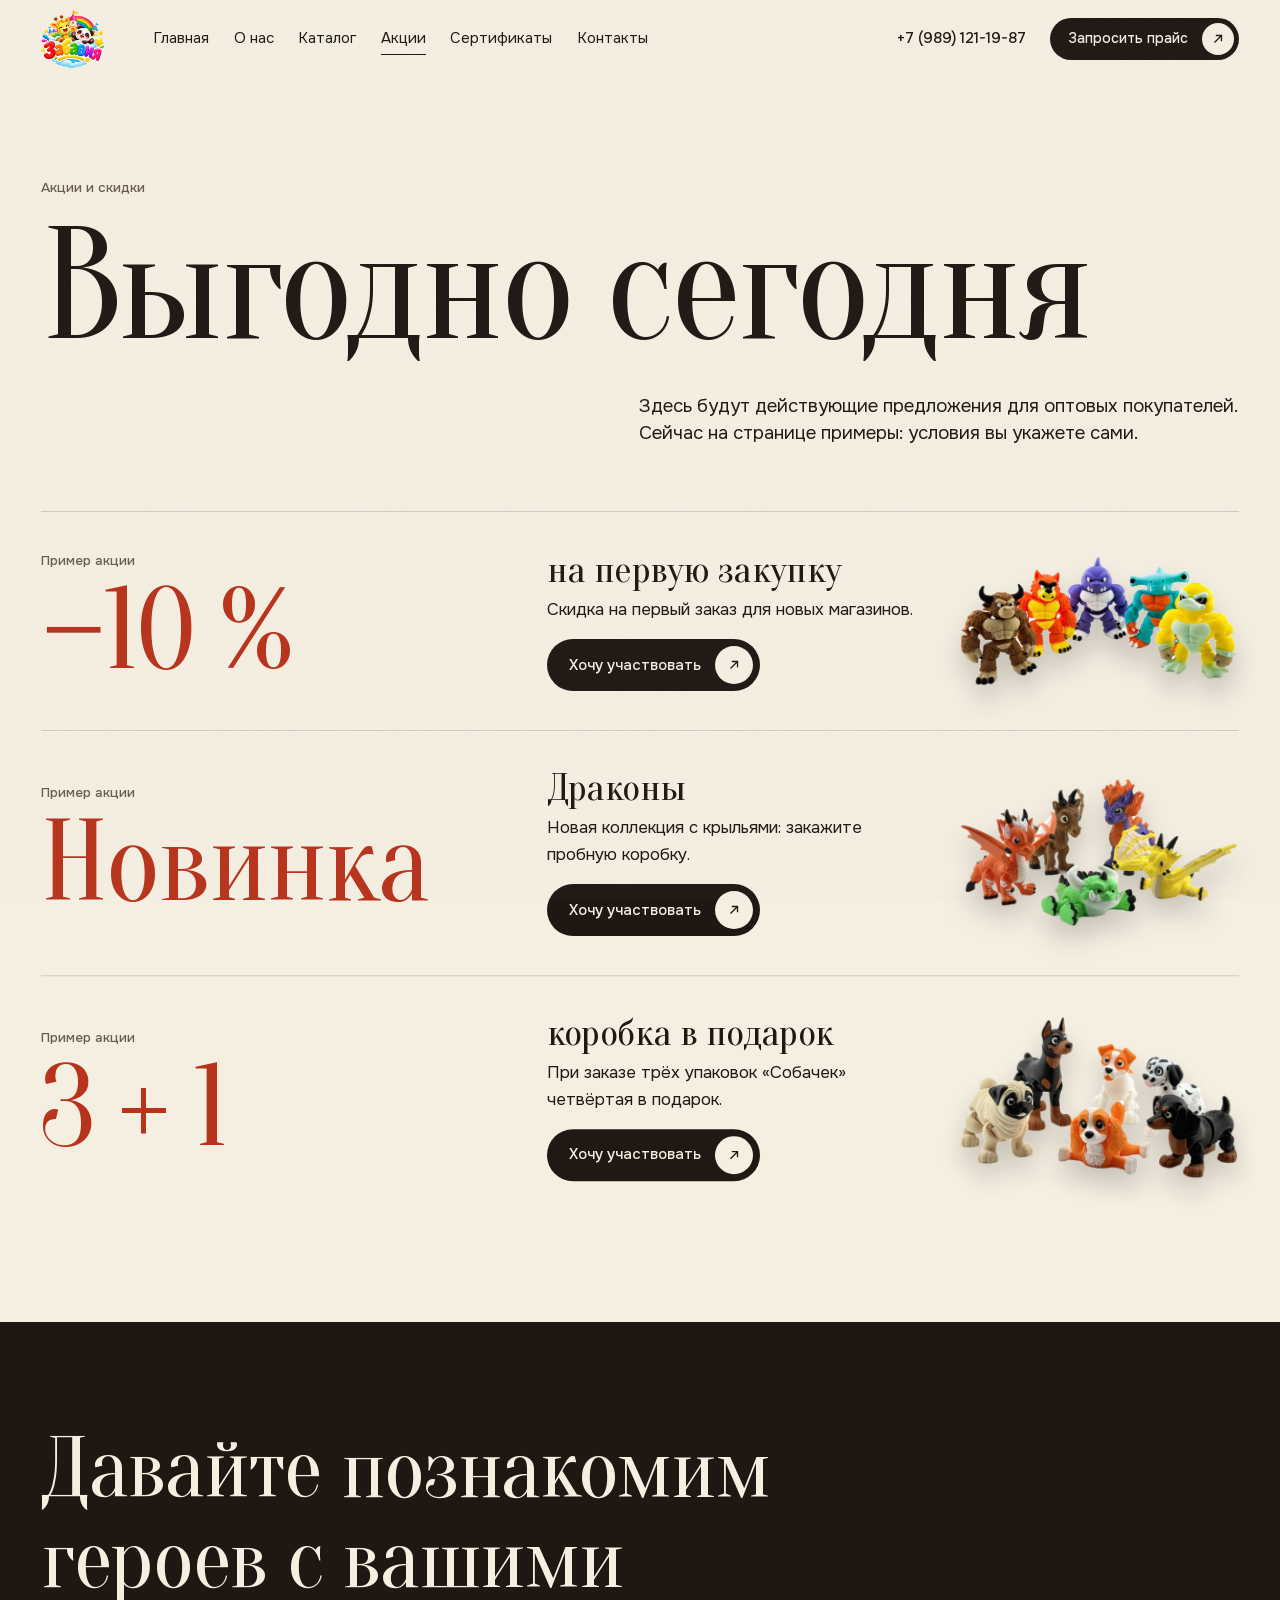
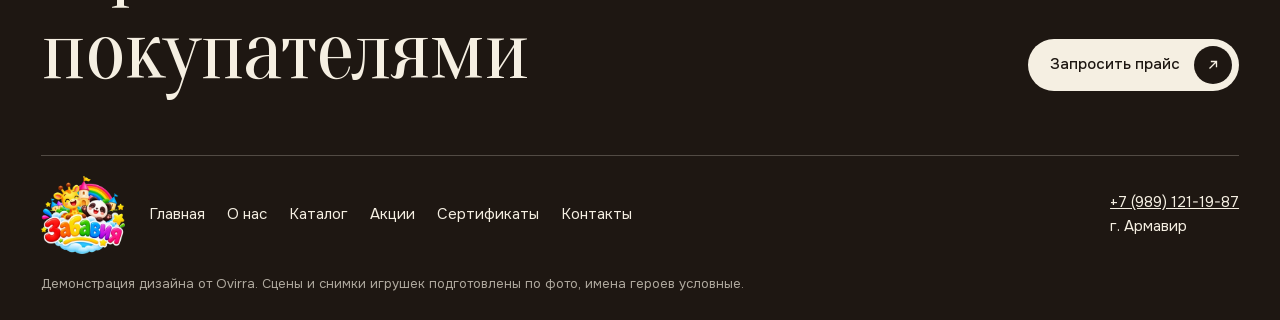
==== akcii.html @ 8c2bc40b "Метка версии у стилей, скриптов и картинок: после выкладки браузер не показывает старое из кэша Co-A" ====
<!DOCTYPE html>
<html lang="ru">
<head>
<meta charset="utf-8">
<meta name="viewport" content="width=device-width,initial-scale=1">
<meta name="robots" content="noindex,nofollow">
<title>Акции и скидки Забавии</title>
<meta name="description" content="Акции и скидки на игрушки Забавия.">
<link rel="icon" href="assets/img/logo-s.webp?v=2611081246" type="image/webp">
<link rel="stylesheet" href="assets/fonts/fonts.css?v=2611081246">
<link rel="stylesheet" href="assets/site.css?v=2611081246">
</head>
<body class="">
<header class="top" id="top"><div class="wrap top-in"><a class="brand" href="index.html" aria-label="Забавия, на главную"><img src="assets/img/logo-s.webp?v=2611081246" alt="Забавия" width="120" height="104"></a>
<nav class="nav" aria-label="Основное меню"><a href="index.html">Главная</a><a href="o-nas.html">О нас</a><a href="katalog.html">Каталог</a><a href="akcii.html" aria-current="page">Акции</a><a href="sertifikaty.html">Сертификаты</a><a href="kontakty.html">Контакты</a></nav>
<a class="tel" href="tel:+79891211987">+7 (989) 121-19-87</a><a class="btn btn-top" href="kontakty.html"><span>Запросить прайс</span><i><svg viewBox="0 0 16 16" width="14" height="14" aria-hidden="true"><path d="M4 12 12 4M5.5 4H12v6.5" fill="none" stroke="currentColor" stroke-width="1.5"/></svg></i></a>
<button class="burger" id="burger" aria-label="Открыть меню" aria-expanded="false"><i></i><i></i></button></div></header>
<div class="menu" id="menu"><nav aria-label="Меню для телефона"><a href="index.html" style="--i:0"><span>Главная</span></a><a href="o-nas.html" style="--i:1"><span>О нас</span></a><a href="katalog.html" style="--i:2"><span>Каталог</span></a><a href="akcii.html" aria-current="page" style="--i:3"><span>Акции</span></a><a href="sertifikaty.html" style="--i:4"><span>Сертификаты</span></a><a href="kontakty.html" style="--i:5"><span>Контакты</span></a></nav><a class="tel2" href="tel:+79891211987">+7 (989) 121-19-87</a></div>
<main><section class="sub"><div class="wrap sub-g"><p class="kick">Акции и скидки</p><h1 class="d split">Выгодно сегодня</h1><p class="lead">Здесь будут действующие предложения для оптовых покупателей. Сейчас на странице примеры: условия вы укажете сами.</p></div></section><section class="promos"><div class="wrap"><article class="promo rv"><div><p class="kick">Пример акции</p><p class="d c-b">−10 %</p></div><div><p class="d c-t">на первую закупку</p><p>Скидка на первый заказ для новых магазинов.</p><a class="btn " href="kontakty.html?c=monsters"><span>Хочу участвовать</span><i><svg viewBox="0 0 16 16" width="14" height="14" aria-hidden="true"><path d="M4 12 12 4M5.5 4H12v6.5" fill="none" stroke="currentColor" stroke-width="1.5"/></svg></i></a></div><img src="assets/img/toys/monsters.webp?v=2611081246" alt="" loading="lazy"></article><article class="promo rv"><div><p class="kick">Пример акции</p><p class="d c-b">Новинка</p></div><div><p class="d c-t">Драконы</p><p>Новая коллекция с крыльями: закажите пробную коробку.</p><a class="btn " href="kontakty.html?c=dragons"><span>Хочу участвовать</span><i><svg viewBox="0 0 16 16" width="14" height="14" aria-hidden="true"><path d="M4 12 12 4M5.5 4H12v6.5" fill="none" stroke="currentColor" stroke-width="1.5"/></svg></i></a></div><img src="assets/img/toys/dragons.webp?v=2611081246" alt="" loading="lazy"></article><article class="promo rv"><div><p class="kick">Пример акции</p><p class="d c-b">3 + 1</p></div><div><p class="d c-t">коробка в подарок</p><p>При заказе трёх упаковок «Собачек» четвёртая в подарок.</p><a class="btn " href="kontakty.html?c=dogs"><span>Хочу участвовать</span><i><svg viewBox="0 0 16 16" width="14" height="14" aria-hidden="true"><path d="M4 12 12 4M5.5 4H12v6.5" fill="none" stroke="currentColor" stroke-width="1.5"/></svg></i></a></div><img src="assets/img/toys/dogs.webp?v=2611081246" alt="" loading="lazy"></article></div></section></main>
<footer class="foot"><div class="wrap">
 <div class="foot-big"><p class="d split">Давайте познакомим героев с&nbsp;вашими покупателями</p><a class="btn btn-inv" href="kontakty.html"><span>Запросить прайс</span><i><svg viewBox="0 0 16 16" width="14" height="14" aria-hidden="true"><path d="M4 12 12 4M5.5 4H12v6.5" fill="none" stroke="currentColor" stroke-width="1.5"/></svg></i></a></div>
 <div class="foot-grid"><img src="assets/img/logo-s.webp?v=2611081246" alt="Забавия" width="120" height="104" loading="lazy"><nav aria-label="Меню в подвале"><a href="index.html">Главная</a><a href="o-nas.html">О нас</a><a href="katalog.html">Каталог</a><a href="akcii.html" aria-current="page">Акции</a><a href="sertifikaty.html">Сертификаты</a><a href="kontakty.html">Контакты</a></nav><div><a href="tel:+79891211987">+7 (989) 121-19-87</a><br>г. Армавир</div></div>
 <p class="note">Демонстрация дизайна от Ovirra. Сцены и снимки игрушек подготовлены по фото, имена героев условные.</p>
</div></footer>
<script src="assets/js/gsap.min.js?v=2611081246"></script><script src="assets/js/ScrollTrigger.min.js?v=2611081246"></script><script src="assets/js/lenis.min.js?v=2611081246"></script><script src="assets/js/site.js?v=2611081246"></script>
</body></html>
---- assets/fonts/fonts.css ----
/* cyrillic */
@font-face {
  font-family: 'Onest';
  font-style: normal;
  font-weight: 400;
  font-display: swap;
  src: url(d1abf18387.woff2) format('woff2');
  unicode-range: U+0301, U+0400-045F, U+0490-0491, U+04B0-04B1, U+2116;
}
/* latin */
@font-face {
  font-family: 'Onest';
  font-style: normal;
  font-weight: 400;
  font-display: swap;
  src: url(fd7dbbcb36.woff2) format('woff2');
  unicode-range: U+0000-00FF, U+0131, U+0152-0153, U+02BB-02BC, U+02C6, U+02DA, U+02DC, U+0304, U+0308, U+0329, U+2000-206F, U+20AC, U+2122, U+2191, U+2193, U+2212, U+2215, U+FEFF, U+FFFD;
}
/* cyrillic */
@font-face {
  font-family: 'Onest';
  font-style: normal;
  font-weight: 500;
  font-display: swap;
  src: url(d1abf18387.woff2) format('woff2');
  unicode-range: U+0301, U+0400-045F, U+0490-0491, U+04B0-04B1, U+2116;
}
/* latin */
@font-face {
  font-family: 'Onest';
  font-style: normal;
  font-weight: 500;
  font-display: swap;
  src: url(fd7dbbcb36.woff2) format('woff2');
  unicode-range: U+0000-00FF, U+0131, U+0152-0153, U+02BB-02BC, U+02C6, U+02DA, U+02DC, U+0304, U+0308, U+0329, U+2000-206F, U+20AC, U+2122, U+2191, U+2193, U+2212, U+2215, U+FEFF, U+FFFD;
}
/* cyrillic */
@font-face {
  font-family: 'Onest';
  font-style: normal;
  font-weight: 600;
  font-display: swap;
  src: url(d1abf18387.woff2) format('woff2');
  unicode-range: U+0301, U+0400-045F, U+0490-0491, U+04B0-04B1, U+2116;
}
/* latin */
@font-face {
  font-family: 'Onest';
  font-style: normal;
  font-weight: 600;
  font-display: swap;
  src: url(fd7dbbcb36.woff2) format('woff2');
  unicode-range: U+0000-00FF, U+0131, U+0152-0153, U+02BB-02BC, U+02C6, U+02DA, U+02DC, U+0304, U+0308, U+0329, U+2000-206F, U+20AC, U+2122, U+2191, U+2193, U+2212, U+2215, U+FEFF, U+FFFD;
}
/* cyrillic */
@font-face {
  font-family: 'Oranienbaum';
  font-style: normal;
  font-weight: 400;
  font-display: swap;
  src: url(6dcd8c97cd.woff2) format('woff2');
  unicode-range: U+0301, U+0400-045F, U+0490-0491, U+04B0-04B1, U+2116;
}
/* latin */
@font-face {
  font-family: 'Oranienbaum';
  font-style: normal;
  font-weight: 400;
  font-display: swap;
  src: url(e02f22c2be.woff2) format('woff2');
  unicode-range: U+0000-00FF, U+0131, U+0152-0153, U+02BB-02BC, U+02C6, U+02DA, U+02DC, U+0304, U+0308, U+0329, U+2000-206F, U+20AC, U+2122, U+2191, U+2193, U+2212, U+2215, U+FEFF, U+FFFD;
}
---- assets/site.css ----
/* Забавия, вариант 2. Идея: оптовый альбом. Тёплая бумага, крупная антиква, цвет дают только сами игрушки и сцены. */
:root{--paper:#f5efe2;--paper2:#ece3d1;--ink:#1e1712;--muted:#675b4c;--rule:rgba(30,23,18,.17);--red:#b8321a;
 --d:'Oranienbaum',Georgia,serif;--b:'Onest',system-ui,sans-serif;--e:cubic-bezier(.32,.72,0,1);--spring:cubic-bezier(.2,1.5,.4,1);
 --z-sheet:1;--z-sticky:20;--z-menu:40;--z-nav:50;--z-grain:60}
*{box-sizing:border-box;margin:0}
html{background:var(--paper)}
body{font:400 17px/1.55 var(--b);color:var(--ink);background:var(--paper);overflow-x:clip;-webkit-font-smoothing:antialiased}
body::after{content:"";position:fixed;inset:0;z-index:var(--z-grain);pointer-events:none;opacity:.05;background-image:url("data:image/svg+xml,%3Csvg xmlns='http://www.w3.org/2000/svg' width='180' height='180'%3E%3Cfilter id='n'%3E%3CfeTurbulence type='fractalNoise' baseFrequency='.85' numOctaves='2' stitchTiles='stitch'/%3E%3C/filter%3E%3Crect width='100%25' height='100%25' filter='url(%23n)'/%3E%3C/svg%3E")}
img{display:block;max-width:100%;height:auto}
a{color:inherit}
button{font:inherit;color:inherit;background:none;border:0;cursor:pointer;padding:0}
:focus-visible{outline:2px solid var(--red);outline-offset:3px;border-radius:3px}
.d{font-family:var(--d);font-weight:400;letter-spacing:-.015em;line-height:1}
.wrap{max-width:1500px;margin:auto;padding:0 clamp(18px,3.2vw,52px)}
.kick{font:500 13.5px/1.35 var(--b);color:var(--muted)}
.lead{font-size:clamp(17px,1.45vw,21px);line-height:1.45;max-width:44ch}
.w{display:inline-block;clip-path:inset(-.06em -.12em -.22em)}
.w>span{display:inline-block}

/* кнопка со стрелкой во вложенном круге */
.btn{display:inline-flex;align-items:center;gap:14px;background:var(--ink);color:var(--paper);padding:7px 7px 7px 22px;border-radius:40px;font-weight:500;font-size:15px;text-decoration:none;white-space:nowrap;transition:transform .5s var(--e),background .3s}
.btn i{display:grid;place-items:center;width:38px;height:38px;border-radius:50%;background:var(--paper);color:var(--ink);transition:transform .5s var(--e)}
.btn:hover{background:var(--red)}
.btn:hover i{transform:translate(2px,-2px) scale(1.06)}
.btn:active{transform:scale(.98)}
.btn-inv{background:var(--paper);color:var(--ink)}.btn-inv i{background:var(--ink);color:var(--paper)}.btn-inv:hover{background:#fff}
.tlink{display:inline-flex;align-items:center;gap:8px;font-weight:500;text-decoration:none;border-bottom:1px solid currentColor;padding-bottom:3px}
.tlink svg{transition:transform .45s var(--e)}.tlink:hover svg{transform:translate(2px,-2px)}

/* паспарту: контур, поле бумаги и снимок внутри, как вклейка в альбоме */
.mat{display:block;padding:clamp(6px,.7vw,11px);border:1px solid var(--rule);background:color-mix(in srgb,var(--paper2) 45%,var(--paper));border-radius:4px}
.mat img{width:100%;border-radius:1px}

/* шапка */
.top{position:fixed;left:0;right:0;top:0;z-index:var(--z-nav);transition:background .4s,box-shadow .4s}
.top-in{display:flex;align-items:center;gap:24px;padding-top:10px;padding-bottom:10px;transition:padding .4s var(--e)}
.top.solid{background:rgba(245,239,226,.88);backdrop-filter:blur(12px);-webkit-backdrop-filter:blur(12px);box-shadow:0 1px 0 var(--rule)}
.top.solid .top-in{padding-top:6px;padding-bottom:6px}
.brand img{width:auto;height:58px;transition:height .4s var(--e)}
.top.solid .brand img{height:46px}
.nav{display:flex;gap:clamp(14px,1.9vw,30px);margin-left:clamp(10px,2vw,36px);font-size:15px}
.nav a{text-decoration:none;position:relative;padding:5px 0}
.nav a::after{content:"";position:absolute;left:0;right:0;bottom:1px;height:1px;background:currentColor;transform:scaleX(0);transform-origin:left;transition:transform .5s var(--e)}
.nav a:hover::after,.nav a[aria-current]::after{transform:scaleX(1)}
.tel{margin-left:auto;font-weight:500;font-size:15px;text-decoration:none;white-space:nowrap}
.btn-top{font-size:14px;padding:5px 5px 5px 18px}.btn-top i{width:32px;height:32px}
.burger{display:none;width:44px;height:44px;margin-left:auto;position:relative}
.burger i{position:absolute;left:9px;right:9px;height:1.5px;background:currentColor;transition:transform .5s var(--e),top .5s var(--e)}
.burger i:first-child{top:17px}.burger i:last-child{top:26px}
.burger[aria-expanded=true] i:first-child{top:21px;transform:rotate(45deg)}
.burger[aria-expanded=true] i:last-child{top:21px;transform:rotate(-45deg)}
.menu{position:fixed;inset:0;z-index:var(--z-menu);background:var(--paper);display:flex;flex-direction:column;justify-content:center;gap:20px;padding:86px 22px 26px;opacity:0;visibility:hidden;transition:opacity .4s,visibility .4s}
.menu.on{opacity:1;visibility:visible}
.menu nav{display:grid;gap:2px}
.menu nav a{display:block;overflow:hidden;font:400 clamp(40px,12vw,64px)/1.16 var(--d);text-decoration:none}
.menu nav a span{display:block;transform:translateY(105%);transition:transform .7s var(--e)}
.menu.on nav a span{transform:none;transition-delay:calc(var(--i)*55ms + 80ms)}
.menu nav a[aria-current]{color:var(--red)}
.tel2{font-weight:500;font-size:19px;margin-top:10px;text-decoration:none}
@media(max-width:1180px){.nav,.tel,.top-in>.btn{display:none}.burger{display:block}.brand img{height:50px}}

/* первый экран */
.hero{min-height:100dvh;display:flex;align-items:stretch;padding:clamp(88px,10vh,112px) 0 clamp(24px,4vh,44px)}
.hero-g{width:100%;margin:0 auto;display:flex;flex-direction:column;justify-content:space-between;gap:clamp(22px,4vh,44px)}
.hero-k{display:flex;flex-wrap:wrap;gap:6px 28px;padding-bottom:12px;border-bottom:1px solid var(--rule)}
.hero-t{font-size:clamp(50px,min(11.4vw,18.6vh),196px);line-height:1.02;letter-spacing:-.022em}
.slot{display:inline-block;position:relative;width:.98em;height:.8em;vertical-align:-.075em}
.slot img{position:absolute;left:50%;bottom:0;height:100%;width:auto;max-width:none;transform:translateX(-50%);filter:drop-shadow(0 .04em .035em rgba(30,23,18,.28))}
.hero-b{display:flex;flex-wrap:wrap;align-items:flex-end;gap:18px 34px}
.hero-b .lead{flex:1 1 420px;margin-right:auto}
.hero-b .btn{flex:none}
/* на вертикальном экране первый блок по содержимому: растягивать на всю высоту значит получить пустоту */
@media(max-aspect-ratio:1/1){.hero{min-height:0;padding-bottom:clamp(40px,6vh,70px)}.hero-t{font-size:clamp(50px,11.4vw,196px)}}
@media(max-width:760px){.hero{min-height:0;padding-top:84px}.hero-t{font-size:min(15.4vw,74px)}.hero-b{gap:20px 22px;align-items:center}.hero-b .lead{flex-basis:100%}.hero-b .tlink{margin-top:2px}}

/* оглавление коллекций: сцены без обрезки */
.index{padding:clamp(60px,9vw,130px) 0 clamp(50px,7vw,100px);border-top:1px solid var(--rule)}
.sec-h{display:grid;gap:12px;margin-bottom:clamp(30px,5vw,70px)}
@media(min-width:900px){.sec-h{grid-template-columns:2fr 10fr;align-items:baseline}}
.sec-h h2{font-size:clamp(44px,7.4vw,124px);max-width:13em}
.plates{display:grid;gap:clamp(30px,5vw,76px) clamp(14px,2.4vw,38px);align-items:end}
@media(min-width:761px){.plates{grid-template-columns:repeat(12,1fr)}.plate-w{grid-column:span 8}.plate-t{grid-column:span 4}}
.plate{display:block;text-decoration:none}
.pic-wrap{display:block;position:relative;overflow:hidden;container-type:inline-size;background:var(--bg)}
.plate img{transition:transform 1.1s var(--e)}
.plate:hover img{transform:scale(1.025)}
.p-name{position:absolute;color:var(--fg);left:5cqw;line-height:1}
.plate-w .p-name{bottom:5cqw;font-size:11.5cqw;left:4cqw;bottom:4cqw}
.plate-t .p-name{top:5cqw;font-size:19cqw}
.p-cap{display:flex;align-items:center;gap:14px;padding-top:12px;font-size:15px}
.p-cap b{font-weight:500;color:var(--red)}
.p-cap i{margin-left:auto;display:grid;place-items:center;width:34px;height:34px;border:1px solid var(--rule);border-radius:50%;transition:transform .5s var(--e),background .3s,color .3s}
a:hover>.p-cap i{background:var(--ink);color:var(--paper);transform:translate(2px,-2px)}
@media(max-width:760px){.plate-w .p-name,.plate-t .p-name{left:5cqw;top:5cqw;bottom:auto;font-size:19cqw}}

/* манифест */
.mani{padding:clamp(70px,11vw,170px) 0;background:var(--paper2)}
.mani.short{padding:clamp(60px,8vw,120px) 0}
.mani-g{display:grid;gap:14px}
@media(min-width:900px){.mani-g{grid-template-columns:2fr 10fr}}
.words{font-size:clamp(34px,5.2vw,86px);line-height:1.08}

/* листы героев наезжают друг на друга */
.stack{background:var(--paper2)}
.stack-h{padding-bottom:18px}
.sheet{position:sticky;top:0;background:var(--paper);min-height:100dvh;display:flex;border-top:1px solid var(--rule);box-shadow:0 -14px 34px rgba(30,23,18,.09)}
.sheet:nth-of-type(2n){background:#f9f4e9}
.sheet-in{width:100%;max-width:1500px;margin:auto;padding:clamp(76px,10vh,100px) clamp(18px,3.2vw,52px) clamp(18px,3vh,34px);display:flex;flex-direction:column;min-height:100dvh;height:100dvh;transform-origin:50% 0}
.sheet-h{display:grid;gap:8px 40px;align-items:end}
@media(min-width:900px){.sheet-h{grid-template-columns:1.5fr 1fr}}
.sname{font-size:clamp(68px,min(10.5vw,19vh),176px);letter-spacing:-.022em}
.sheet-m .kick{color:var(--ac);font-weight:600;margin-bottom:5px}
.sheet-m p:last-child{max-width:40ch}
.lineup{flex:1;min-height:0;margin-top:14px;display:flex;align-items:flex-end;justify-content:center;gap:clamp(6px,1vw,16px);--h:min(46vh,calc((min(100vw,1500px) - 8vw - (var(--count) - 1)*16px)/var(--sum)))}
.lineup.stag{container-type:size;--h:min(calc(100cqh / 1.74),calc(100cqw / var(--sum)));flex-direction:column;align-items:center;justify-content:flex-end;gap:0}
.lineup .lr{display:flex;align-items:flex-end;justify-content:center;gap:clamp(22px,3.4vw,64px)}
.lineup .lr.f{margin-top:calc(var(--h) * -.28);position:relative;z-index:1}
.lineup .lr.b.sh{transform:translateX(calc(var(--h) * -.28))}
.lineup .lr.f.sh{transform:translateX(calc(var(--h) * .28))}

.lineup img{flex:none;width:auto;filter:drop-shadow(0 16px 12px rgba(30,23,18,.2));transition:transform .7s var(--spring)}
.sheet:hover .lineup img:nth-child(2n){transform:translateY(-10px)}
.sheet .tlink{align-self:flex-end}
@media(max-width:899px),(max-height:640px),(max-aspect-ratio:1/1){.sheet{position:static;min-height:0;box-shadow:none}.sheet-in{min-height:0;height:auto;padding-top:44px;padding-bottom:28px}.lineup.stag{flex:none;container-type:normal;--h:min(30vw,calc((100vw - 56px) / var(--sum)))}}
@media(max-width:760px){.sname{font-size:min(17.2vw,76px)}.lineup{flex:none;flex-wrap:wrap;margin:16px 0;gap:8px 6px;--h:27vw}.lineup.stag{flex-wrap:nowrap;gap:0;container-type:normal;--h:calc((100vw - 56px) / var(--sum))}.lineup .lr{gap:10px}}

/* условия */
.trade{padding:clamp(70px,10vw,150px) 0;border-top:1px solid var(--rule)}
.trade.short{padding:clamp(56px,8vw,110px) 0}
.trade-g{display:grid;gap:clamp(30px,5vw,80px)}
@media(min-width:1000px){.trade-g{grid-template-columns:5fr 7fr}.trade-l{position:sticky;top:96px;align-self:start}}
.trade h2{font-size:clamp(44px,6.1vw,104px);margin:10px 0 26px}
.table{border-top:1px solid var(--ink)}
.th,.tr{display:grid;grid-template-columns:minmax(0,1fr) 92px 92px 34px;gap:12px;align-items:center}
.th{font-size:13px;line-height:1.25;color:var(--muted);padding:10px 0;border-bottom:1px solid var(--rule)}
.tr{padding:13px 0;border-bottom:1px solid var(--rule);text-decoration:none;font-variant-numeric:tabular-nums;transition:padding .5s var(--e)}
.tr .d{font-size:clamp(26px,2.7vw,40px)}
.tr i{display:grid;place-items:center;opacity:.5;transition:opacity .3s,transform .5s var(--e)}
.tr:hover{padding-left:10px}.tr:hover i{opacity:1;transform:translate(2px,-2px)}
@media(max-width:560px){.th,.tr{grid-template-columns:minmax(0,1fr) 72px 62px 20px;gap:8px}}
.why-g{display:grid;gap:22px;margin-top:clamp(34px,5vw,60px)}
@media(min-width:800px){.why-g{grid-template-columns:repeat(3,1fr)}}
.why-g>div{border-top:1px solid var(--rule);padding-top:12px}
.why-g b{display:block;font-size:27px;margin-bottom:6px;line-height:1.05}
.why-g p{font-size:15.5px;line-height:1.45}
.order-h{margin:clamp(34px,5vw,56px) 0 12px}
.order{list-style:none;padding:0;display:grid;gap:14px;font-size:16px;line-height:1.35}
@media(min-width:800px){.order{grid-template-columns:repeat(3,1fr);gap:22px}}
.order li{display:flex;gap:12px;align-items:flex-start;border-top:1px solid var(--rule);padding-top:12px}
.order b{font-size:42px;line-height:.9;color:var(--red)}

/* производство */
.about{background:var(--paper2);padding:clamp(70px,10vw,140px) 0}
.about-g{display:grid;gap:clamp(26px,5vw,76px);align-items:center}
@media(min-width:900px){.about-g{grid-template-columns:7fr 5fr}}
.about h2{font-size:clamp(46px,5.8vw,98px);margin:8px 0 18px}
.nums{display:grid;grid-template-columns:repeat(3,auto);justify-content:space-between;gap:14px;margin:26px 0;padding:16px 0;border-top:1px solid var(--rule);border-bottom:1px solid var(--rule)}
.nums b{display:block;font:400 clamp(38px,4.2vw,66px)/1 var(--d);font-variant-numeric:tabular-nums}
.nums span{font-size:14px;color:var(--muted)}

/* две дороги */
.duo{padding:clamp(50px,7vw,100px) 0}
.duo-g{display:grid;gap:clamp(14px,2.4vw,38px)}
@media(min-width:860px){.duo-g{grid-template-columns:8fr 4fr}}
.duo a{text-decoration:none;display:flex;flex-direction:column}
.duo-a .mat{overflow:hidden}
.duo-a .p-cap b{font-size:14px;color:var(--muted);flex:none}
.duo-a .p-cap .d{font-size:clamp(28px,2.8vw,44px)}
.duo-b{position:relative;background:var(--ink);color:var(--paper);padding:clamp(20px,2.4vw,34px);border-radius:4px;justify-content:flex-end;gap:10px;min-height:300px}
.duo-b .kick{color:rgba(245,239,226,.7);margin-bottom:auto}
@media(max-width:760px){.duo-a .p-cap{flex-wrap:wrap;gap:2px 14px}.duo-a .p-cap b{flex-basis:100%}.duo-a .p-cap i{margin-top:-6px}.duo-b{min-height:230px}}
.duo-b .d{font-size:clamp(42px,4.3vw,72px)}
.duo-b i{position:absolute;right:clamp(20px,2.4vw,34px);top:clamp(20px,2.4vw,34px);transition:transform .5s var(--e)}
.duo-b:hover i{transform:translate(3px,-3px)}

/* подвал */
.foot{background:var(--ink);color:var(--paper);padding:clamp(60px,8vw,120px) 0 26px}
.foot-big{display:flex;flex-wrap:wrap;gap:24px 40px;align-items:flex-end;justify-content:space-between}
.foot-big .d{font-size:clamp(42px,6.8vw,116px);max-width:13.5em;flex:1 1 560px;line-height:1.02}
.foot-grid{display:grid;grid-template-columns:auto 1fr auto;gap:24px;align-items:center;margin-top:clamp(36px,5vw,70px);padding-top:20px;border-top:1px solid rgba(245,239,226,.24)}
.foot-grid img{height:78px;width:auto}
.foot-grid nav{display:flex;flex-wrap:wrap;gap:6px 22px;font-size:15px}
.foot-grid nav a{text-decoration:none}
.foot-grid div{font-size:15px}
.note{font-size:13px;margin-top:20px;color:rgba(245,239,226,.68)}
@media(max-width:760px){.foot-grid{grid-template-columns:1fr}}

/* подстраницы */
.sub{padding:clamp(120px,14vw,190px) 0 clamp(40px,5vw,70px)}
.sub-g{display:grid;gap:10px 40px;align-items:end}
.sub h1{font-size:clamp(60px,12.4vw,210px);letter-spacing:-.022em;line-height:1.02}
.sub .lead{justify-self:end;max-width:50ch;margin-top:14px}

/* шаги */
.steps{padding:clamp(56px,8vw,110px) 0}
.step{display:grid;grid-template-columns:auto 1fr;gap:10px clamp(18px,3vw,40px);padding:clamp(22px,3vw,38px) 0;border-top:1px solid var(--rule);align-items:start;margin-top:14px}
.stepn{font-size:clamp(70px,8vw,130px);line-height:.86;color:var(--red)}
.step h2{font-size:clamp(34px,4.3vw,70px)}
.step p{max-width:42ch;margin-top:8px}
.step .mat{grid-column:1/3}
@media(min-width:900px){.step{grid-template-columns:120px 1fr 1fr}.step .mat{grid-column:3;grid-row:1}}

/* каталог */
.chips{position:sticky;top:58px;z-index:var(--z-sticky);background:rgba(245,239,226,.92);border-top:1px solid var(--rule);border-bottom:1px solid var(--rule)}
.chips-in{display:flex;gap:clamp(14px,2vw,28px);overflow-x:auto;padding-top:11px;padding-bottom:11px;scrollbar-width:none}
.chips a{flex:none;text-decoration:none;font-size:15px;position:relative}
.chips a::after{content:"";position:absolute;left:0;right:0;bottom:-2px;height:1px;background:currentColor;transform:scaleX(0);transform-origin:left;transition:transform .5s var(--e)}
.chips a:hover::after{transform:scaleX(1)}
.coll{padding:clamp(50px,7vw,110px) 0;border-bottom:1px solid var(--rule);scroll-margin-top:110px}
.coll-g{display:grid;gap:clamp(28px,4vw,70px)}
@media(min-width:1000px){.coll-g{grid-template-columns:4fr 8fr}.coll-l{position:sticky;top:124px;align-self:start}}
.coll h2{font-size:clamp(50px,6vw,104px);margin:8px 0 12px;line-height:1}
.coll-l .lead{margin-bottom:18px;font-size:17px}
.coll-l .mat{margin-top:clamp(20px,2.4vw,32px);max-width:min(100%,max(220px,calc((100dvh - 500px)*.667)))}
@media(max-width:999px){.coll-g{display:flex;flex-direction:column;gap:0}.coll-l{display:contents}.coll-l .btn{align-self:flex-start;margin-bottom:26px}.coll-r{order:2}.coll-l .mat{order:3;max-width:none;margin-top:30px}}
.cards{display:grid;grid-template-columns:repeat(2,minmax(0,1fr));gap:clamp(18px,2.6vw,38px) clamp(12px,1.8vw,26px)}
@media(min-width:760px){.cards{grid-template-columns:repeat(3,minmax(0,1fr))}}
.card{text-align:left;display:flex;flex-direction:column;min-width:0;border-top:1px solid var(--rule);padding-top:10px}
.fig{display:flex;flex:1;align-items:flex-end;justify-content:center;width:100%;margin:6px 0 12px;flex:none;aspect-ratio:5/4}
.card img{height:auto;filter:drop-shadow(0 11px 9px rgba(30,23,18,.2));transition:transform .7s var(--spring)}
.card:hover img{transform:translateY(-6px)}
.card b{font-size:clamp(21px,1.9vw,29px);line-height:1.08;overflow-wrap:break-word}
.card small{font-size:14px;margin-top:3px;color:var(--muted)}
.real{margin:clamp(30px,5vw,60px) 0 0;text-align:center;border-top:1px solid var(--rule);padding-top:clamp(18px,3vw,36px)}
.real img{margin:auto;width:100%;height:clamp(180px,24vw,340px);object-fit:contain;filter:drop-shadow(0 18px 14px rgba(30,23,18,.2))}
.real .kick{margin-top:12px}
.snacks-h{display:grid;gap:14px;align-items:end;margin-bottom:clamp(24px,4vw,46px)}
@media(min-width:900px){.snacks-h{grid-template-columns:8fr 4fr}}
.snacks-h p:not(.kick){margin-bottom:14px;max-width:42ch}
.sn-g{display:grid;grid-template-columns:repeat(2,minmax(0,1fr));gap:clamp(14px,2vw,28px) clamp(10px,1.4vw,18px)}
@media(min-width:760px){.sn-g{grid-template-columns:repeat(4,minmax(0,1fr))}}
.sn-p{display:block;padding:clamp(5px,.6vw,9px);background:#fff;border:1px solid var(--rule);border-radius:2px;overflow:hidden}
.sn-p img{display:block;width:100%;aspect-ratio:1;object-fit:cover;transition:transform .9s var(--spring)}
.sn:hover .sn-p img{transform:scale(1.03)}
.sn b{display:block;padding-top:9px;font-weight:500;font-size:15px;line-height:1.25}
.sn small{display:block;padding-top:3px;font-size:13.5px;color:var(--muted)}
.dlg{border:1px solid var(--rule);border-radius:4px;padding:0;background:var(--paper);color:var(--ink);width:min(92vw,900px);margin:auto}
.dlg[open]{display:grid}
@media(min-width:760px){.dlg[open]{grid-template-columns:1.1fr 1fr}}
.dlg::backdrop{background:rgba(30,23,18,.6)}
.dlg img{width:100%;height:min(46vh,480px);object-fit:contain;padding:24px;filter:drop-shadow(0 18px 14px rgba(30,23,18,.22))}
.dlg>div{padding:clamp(18px,3vw,36px);align-self:center}
#dn{font-size:clamp(46px,6vw,76px);margin:4px 0 10px}
#dt{font-size:20px;line-height:1.3;margin-bottom:6px}
#dp{margin-bottom:16px;font-weight:500}
.x{position:absolute;right:10px;top:10px;width:44px;height:44px;font-size:30px;line-height:1;z-index:2}

/* акции */
.promos{padding:0 0 clamp(60px,8vw,110px)}
.promo{display:grid;gap:14px clamp(20px,3vw,50px);padding:clamp(24px,3vw,44px) 0;border-top:1px solid var(--rule);align-items:center}
@media(min-width:900px){.promo{grid-template-columns:5fr 4fr 3fr}}
.c-b{font-size:clamp(66px,9vw,150px);color:var(--red);margin-top:4px}
.c-t{font-size:clamp(28px,3vw,48px);margin-bottom:8px}
.promo p:not(.d):not(.kick){margin-bottom:16px;max-width:36ch}
.promo img{max-height:260px;width:100%;object-fit:contain;filter:drop-shadow(0 16px 12px rgba(30,23,18,.2))}

/* сертификаты */
.docs{padding:clamp(20px,3vw,40px) 0 clamp(60px,8vw,110px)}
.docs-g{display:grid;grid-template-columns:repeat(2,minmax(0,1fr));gap:clamp(20px,3vw,40px)}
@media(min-width:900px){.docs-g{grid-template-columns:repeat(4,minmax(0,1fr))}}
.dsheet{position:relative;aspect-ratio:210/297;background:#fff;border:1px solid var(--rule);box-shadow:0 18px 34px rgba(60,40,10,.1);padding:13% 12%;display:flex;flex-direction:column;gap:9%;margin-bottom:20px;transition:transform .7s var(--e)}
.doc:hover .dsheet{transform:translateY(-6px)}
.dsheet i{display:block;height:6px;background:#ece4d4}
.dsheet i:nth-of-type(2n){width:72%}
.dsheet em{margin-top:auto;font-style:normal;font-size:clamp(11.5px,1vw,14px);line-height:1.3;color:var(--muted)}
.seal{position:absolute;right:7%;top:5%;width:27%;height:auto}
.doc h2{font-size:clamp(25px,2.4vw,34px);margin:4px 0 6px;line-height:1.05}

/* контакты */
.cont{padding:clamp(110px,13vw,170px) 0 clamp(50px,7vw,100px);overflow:hidden}
.cont-g{display:grid;gap:clamp(30px,5vw,70px)}
@media(min-width:960px){.cont-g{grid-template-columns:1.1fr 1fr}}
.cont h1{font-size:clamp(50px,7.2vw,124px);margin:8px 0 22px;letter-spacing:-.02em;line-height:1.02}
.bigtel{display:block;font-size:clamp(30px,3.7vw,56px);text-decoration:none;margin-bottom:22px}
dl{display:grid;grid-template-columns:auto 1fr;gap:8px 22px;font-size:17px}
dt{font-weight:500}dd{margin:0}
.c-toy{margin-top:22px;width:min(70%,340px);filter:drop-shadow(0 20px 14px rgba(30,23,18,.24))}
@media(max-width:959px){.c-toy{width:min(42%,230px);margin-top:14px}}
.form{padding:clamp(20px,3vw,42px);align-self:start}
.form h2{font-size:clamp(36px,3.8vw,58px);margin-bottom:14px}
.form label:not(.chk){display:block;font-weight:500;font-size:14px;margin-top:16px}
.form input:not([type=checkbox]):not([type=radio]){width:100%;font:inherit;padding:9px 0;border:0;border-bottom:1px solid var(--ink);background:none;border-radius:0}
fieldset{border:0;padding:0;margin-top:18px}
legend{font-weight:500;font-size:14px;margin-bottom:7px;padding:0}
.chks{display:flex;flex-wrap:wrap;gap:7px}
.chk input{position:absolute;opacity:0}
.chk span{display:block;padding:8px 13px;border:1px solid var(--rule);border-radius:30px;font-size:14px;cursor:pointer;transition:background .3s,color .3s}
.chk input:checked+span{background:var(--ink);color:var(--paper);border-color:var(--ink)}
.chk input:focus-visible+span{outline:2px solid var(--red);outline-offset:2px}
.sub-btn{margin-top:22px;width:100%;justify-content:space-between}
.f-ok{margin-top:12px;background:#fff;padding:12px;border:1px solid var(--rule)}

@media(prefers-reduced-motion:reduce){*{transition:none!important}}
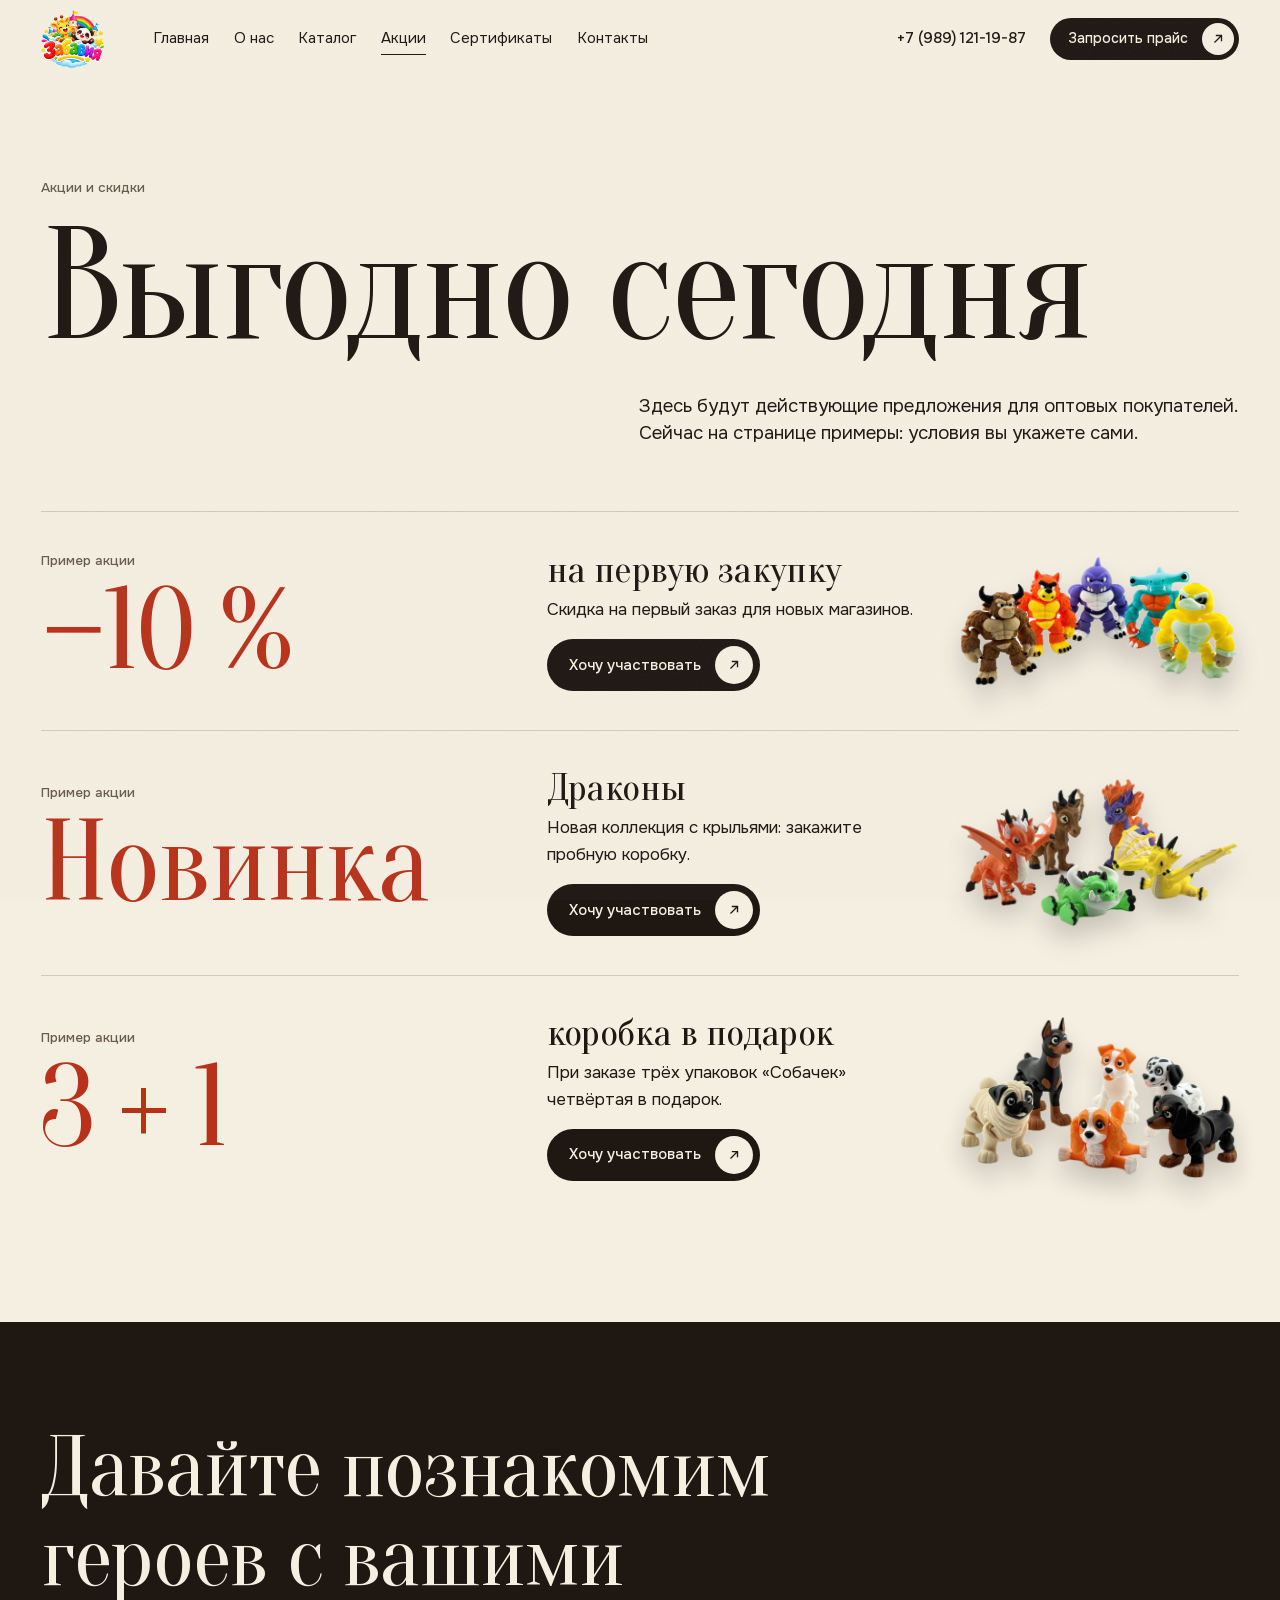
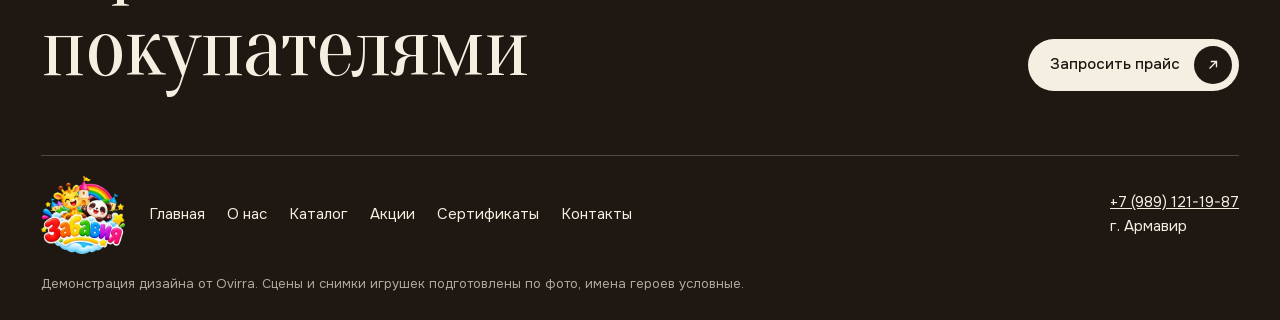
==== commit 8b6c82e1: "Метка версии только у стилей и скриптов, картинки по постоянным адресам Co-Authored-By: Claude Opus " ====
--- a/akcii.html
+++ b/akcii.html
@@ -6,21 +6,21 @@
 <meta name="robots" content="noindex,nofollow">
 <title>Акции и скидки Забавии</title>
 <meta name="description" content="Акции и скидки на игрушки Забавия.">
-<link rel="icon" href="assets/img/logo-s.webp?v=2611081246" type="image/webp">
-<link rel="stylesheet" href="assets/fonts/fonts.css?v=2611081246">
-<link rel="stylesheet" href="assets/site.css?v=2611081246">
+<link rel="icon" href="assets/img/logo-s.webp?v=2611081247" type="image/webp">
+<link rel="stylesheet" href="assets/fonts/fonts.css?v=2611081247">
+<link rel="stylesheet" href="assets/site.css?v=2611081247">
 </head>
 <body class="">
-<header class="top" id="top"><div class="wrap top-in"><a class="brand" href="index.html" aria-label="Забавия, на главную"><img src="assets/img/logo-s.webp?v=2611081246" alt="Забавия" width="120" height="104"></a>
+<header class="top" id="top"><div class="wrap top-in"><a class="brand" href="index.html" aria-label="Забавия, на главную"><img src="assets/img/logo-s.webp?v=2611081247" alt="Забавия" width="120" height="104"></a>
 <nav class="nav" aria-label="Основное меню"><a href="index.html">Главная</a><a href="o-nas.html">О нас</a><a href="katalog.html">Каталог</a><a href="akcii.html" aria-current="page">Акции</a><a href="sertifikaty.html">Сертификаты</a><a href="kontakty.html">Контакты</a></nav>
 <a class="tel" href="tel:+79891211987">+7 (989) 121-19-87</a><a class="btn btn-top" href="kontakty.html"><span>Запросить прайс</span><i><svg viewBox="0 0 16 16" width="14" height="14" aria-hidden="true"><path d="M4 12 12 4M5.5 4H12v6.5" fill="none" stroke="currentColor" stroke-width="1.5"/></svg></i></a>
 <button class="burger" id="burger" aria-label="Открыть меню" aria-expanded="false"><i></i><i></i></button></div></header>
 <div class="menu" id="menu"><nav aria-label="Меню для телефона"><a href="index.html" style="--i:0"><span>Главная</span></a><a href="o-nas.html" style="--i:1"><span>О нас</span></a><a href="katalog.html" style="--i:2"><span>Каталог</span></a><a href="akcii.html" aria-current="page" style="--i:3"><span>Акции</span></a><a href="sertifikaty.html" style="--i:4"><span>Сертификаты</span></a><a href="kontakty.html" style="--i:5"><span>Контакты</span></a></nav><a class="tel2" href="tel:+79891211987">+7 (989) 121-19-87</a></div>
-<main><section class="sub"><div class="wrap sub-g"><p class="kick">Акции и скидки</p><h1 class="d split">Выгодно сегодня</h1><p class="lead">Здесь будут действующие предложения для оптовых покупателей. Сейчас на странице примеры: условия вы укажете сами.</p></div></section><section class="promos"><div class="wrap"><article class="promo rv"><div><p class="kick">Пример акции</p><p class="d c-b">−10 %</p></div><div><p class="d c-t">на первую закупку</p><p>Скидка на первый заказ для новых магазинов.</p><a class="btn " href="kontakty.html?c=monsters"><span>Хочу участвовать</span><i><svg viewBox="0 0 16 16" width="14" height="14" aria-hidden="true"><path d="M4 12 12 4M5.5 4H12v6.5" fill="none" stroke="currentColor" stroke-width="1.5"/></svg></i></a></div><img src="assets/img/toys/monsters.webp?v=2611081246" alt="" loading="lazy"></article><article class="promo rv"><div><p class="kick">Пример акции</p><p class="d c-b">Новинка</p></div><div><p class="d c-t">Драконы</p><p>Новая коллекция с крыльями: закажите пробную коробку.</p><a class="btn " href="kontakty.html?c=dragons"><span>Хочу участвовать</span><i><svg viewBox="0 0 16 16" width="14" height="14" aria-hidden="true"><path d="M4 12 12 4M5.5 4H12v6.5" fill="none" stroke="currentColor" stroke-width="1.5"/></svg></i></a></div><img src="assets/img/toys/dragons.webp?v=2611081246" alt="" loading="lazy"></article><article class="promo rv"><div><p class="kick">Пример акции</p><p class="d c-b">3 + 1</p></div><div><p class="d c-t">коробка в подарок</p><p>При заказе трёх упаковок «Собачек» четвёртая в подарок.</p><a class="btn " href="kontakty.html?c=dogs"><span>Хочу участвовать</span><i><svg viewBox="0 0 16 16" width="14" height="14" aria-hidden="true"><path d="M4 12 12 4M5.5 4H12v6.5" fill="none" stroke="currentColor" stroke-width="1.5"/></svg></i></a></div><img src="assets/img/toys/dogs.webp?v=2611081246" alt="" loading="lazy"></article></div></section></main>
+<main><section class="sub"><div class="wrap sub-g"><p class="kick">Акции и скидки</p><h1 class="d split">Выгодно сегодня</h1><p class="lead">Здесь будут действующие предложения для оптовых покупателей. Сейчас на странице примеры: условия вы укажете сами.</p></div></section><section class="promos"><div class="wrap"><article class="promo rv"><div><p class="kick">Пример акции</p><p class="d c-b">−10 %</p></div><div><p class="d c-t">на первую закупку</p><p>Скидка на первый заказ для новых магазинов.</p><a class="btn " href="kontakty.html?c=monsters"><span>Хочу участвовать</span><i><svg viewBox="0 0 16 16" width="14" height="14" aria-hidden="true"><path d="M4 12 12 4M5.5 4H12v6.5" fill="none" stroke="currentColor" stroke-width="1.5"/></svg></i></a></div><img src="assets/img/toys/monsters.webp?v=2611081247" alt="" loading="lazy"></article><article class="promo rv"><div><p class="kick">Пример акции</p><p class="d c-b">Новинка</p></div><div><p class="d c-t">Драконы</p><p>Новая коллекция с крыльями: закажите пробную коробку.</p><a class="btn " href="kontakty.html?c=dragons"><span>Хочу участвовать</span><i><svg viewBox="0 0 16 16" width="14" height="14" aria-hidden="true"><path d="M4 12 12 4M5.5 4H12v6.5" fill="none" stroke="currentColor" stroke-width="1.5"/></svg></i></a></div><img src="assets/img/toys/dragons.webp?v=2611081247" alt="" loading="lazy"></article><article class="promo rv"><div><p class="kick">Пример акции</p><p class="d c-b">3 + 1</p></div><div><p class="d c-t">коробка в подарок</p><p>При заказе трёх упаковок «Собачек» четвёртая в подарок.</p><a class="btn " href="kontakty.html?c=dogs"><span>Хочу участвовать</span><i><svg viewBox="0 0 16 16" width="14" height="14" aria-hidden="true"><path d="M4 12 12 4M5.5 4H12v6.5" fill="none" stroke="currentColor" stroke-width="1.5"/></svg></i></a></div><img src="assets/img/toys/dogs.webp?v=2611081247" alt="" loading="lazy"></article></div></section></main>
 <footer class="foot"><div class="wrap">
  <div class="foot-big"><p class="d split">Давайте познакомим героев с&nbsp;вашими покупателями</p><a class="btn btn-inv" href="kontakty.html"><span>Запросить прайс</span><i><svg viewBox="0 0 16 16" width="14" height="14" aria-hidden="true"><path d="M4 12 12 4M5.5 4H12v6.5" fill="none" stroke="currentColor" stroke-width="1.5"/></svg></i></a></div>
- <div class="foot-grid"><img src="assets/img/logo-s.webp?v=2611081246" alt="Забавия" width="120" height="104" loading="lazy"><nav aria-label="Меню в подвале"><a href="index.html">Главная</a><a href="o-nas.html">О нас</a><a href="katalog.html">Каталог</a><a href="akcii.html" aria-current="page">Акции</a><a href="sertifikaty.html">Сертификаты</a><a href="kontakty.html">Контакты</a></nav><div><a href="tel:+79891211987">+7 (989) 121-19-87</a><br>г. Армавир</div></div>
+ <div class="foot-grid"><img src="assets/img/logo-s.webp?v=2611081247" alt="Забавия" width="120" height="104" loading="lazy"><nav aria-label="Меню в подвале"><a href="index.html">Главная</a><a href="o-nas.html">О нас</a><a href="katalog.html">Каталог</a><a href="akcii.html" aria-current="page">Акции</a><a href="sertifikaty.html">Сертификаты</a><a href="kontakty.html">Контакты</a></nav><div><a href="tel:+79891211987">+7 (989) 121-19-87</a><br>г. Армавир</div></div>
  <p class="note">Демонстрация дизайна от Ovirra. Сцены и снимки игрушек подготовлены по фото, имена героев условные.</p>
 </div></footer>
-<script src="assets/js/gsap.min.js?v=2611081246"></script><script src="assets/js/ScrollTrigger.min.js?v=2611081246"></script><script src="assets/js/lenis.min.js?v=2611081246"></script><script src="assets/js/site.js?v=2611081246"></script>
+<script src="assets/js/gsap.min.js?v=2611081247"></script><script src="assets/js/ScrollTrigger.min.js?v=2611081247"></script><script src="assets/js/lenis.min.js?v=2611081247"></script><script src="assets/js/site.js?v=2611081247"></script>
 </body></html>
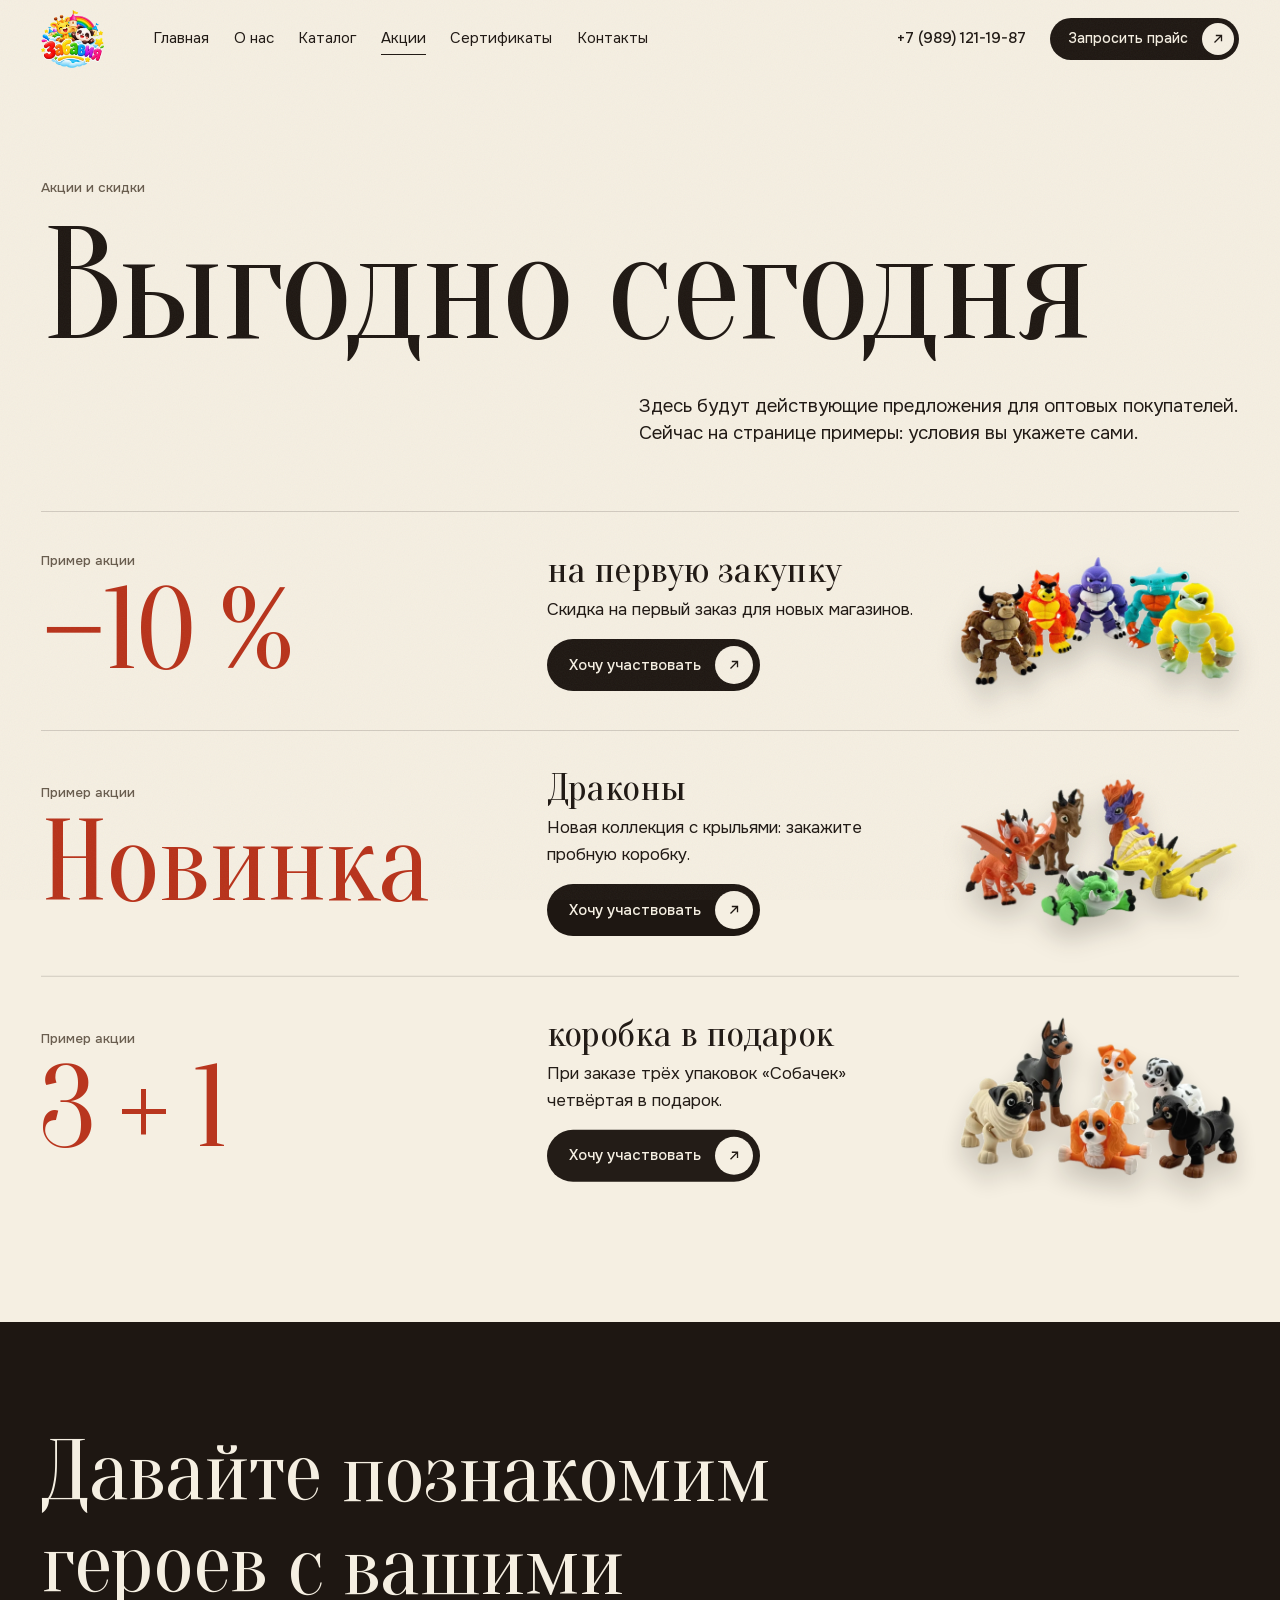
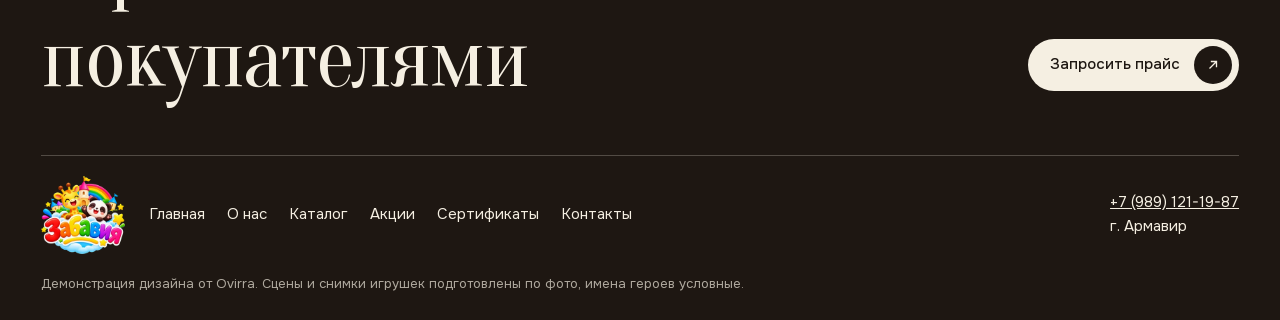
==== commit 04f484d5: "Картинки снова по постоянным адресам, метка версии только у стилей и скриптов Co-Authored-By: Claude" ====
--- a/akcii.html
+++ b/akcii.html
@@ -6,21 +6,21 @@
 <meta name="robots" content="noindex,nofollow">
 <title>Акции и скидки Забавии</title>
 <meta name="description" content="Акции и скидки на игрушки Забавия.">
-<link rel="icon" href="assets/img/logo-s.webp?v=2611081247" type="image/webp">
-<link rel="stylesheet" href="assets/fonts/fonts.css?v=2611081247">
-<link rel="stylesheet" href="assets/site.css?v=2611081247">
+<link rel="icon" href="assets/img/logo-s.webp" type="image/webp">
+<link rel="stylesheet" href="assets/fonts/fonts.css?v=2611081256">
+<link rel="stylesheet" href="assets/site.css?v=2611081256">
 </head>
 <body class="">
-<header class="top" id="top"><div class="wrap top-in"><a class="brand" href="index.html" aria-label="Забавия, на главную"><img src="assets/img/logo-s.webp?v=2611081247" alt="Забавия" width="120" height="104"></a>
+<header class="top" id="top"><div class="wrap top-in"><a class="brand" href="index.html" aria-label="Забавия, на главную"><img src="assets/img/logo-s.webp" alt="Забавия" width="120" height="104"></a>
 <nav class="nav" aria-label="Основное меню"><a href="index.html">Главная</a><a href="o-nas.html">О нас</a><a href="katalog.html">Каталог</a><a href="akcii.html" aria-current="page">Акции</a><a href="sertifikaty.html">Сертификаты</a><a href="kontakty.html">Контакты</a></nav>
 <a class="tel" href="tel:+79891211987">+7 (989) 121-19-87</a><a class="btn btn-top" href="kontakty.html"><span>Запросить прайс</span><i><svg viewBox="0 0 16 16" width="14" height="14" aria-hidden="true"><path d="M4 12 12 4M5.5 4H12v6.5" fill="none" stroke="currentColor" stroke-width="1.5"/></svg></i></a>
 <button class="burger" id="burger" aria-label="Открыть меню" aria-expanded="false"><i></i><i></i></button></div></header>
 <div class="menu" id="menu"><nav aria-label="Меню для телефона"><a href="index.html" style="--i:0"><span>Главная</span></a><a href="o-nas.html" style="--i:1"><span>О нас</span></a><a href="katalog.html" style="--i:2"><span>Каталог</span></a><a href="akcii.html" aria-current="page" style="--i:3"><span>Акции</span></a><a href="sertifikaty.html" style="--i:4"><span>Сертификаты</span></a><a href="kontakty.html" style="--i:5"><span>Контакты</span></a></nav><a class="tel2" href="tel:+79891211987">+7 (989) 121-19-87</a></div>
-<main><section class="sub"><div class="wrap sub-g"><p class="kick">Акции и скидки</p><h1 class="d split">Выгодно сегодня</h1><p class="lead">Здесь будут действующие предложения для оптовых покупателей. Сейчас на странице примеры: условия вы укажете сами.</p></div></section><section class="promos"><div class="wrap"><article class="promo rv"><div><p class="kick">Пример акции</p><p class="d c-b">−10 %</p></div><div><p class="d c-t">на первую закупку</p><p>Скидка на первый заказ для новых магазинов.</p><a class="btn " href="kontakty.html?c=monsters"><span>Хочу участвовать</span><i><svg viewBox="0 0 16 16" width="14" height="14" aria-hidden="true"><path d="M4 12 12 4M5.5 4H12v6.5" fill="none" stroke="currentColor" stroke-width="1.5"/></svg></i></a></div><img src="assets/img/toys/monsters.webp?v=2611081247" alt="" loading="lazy"></article><article class="promo rv"><div><p class="kick">Пример акции</p><p class="d c-b">Новинка</p></div><div><p class="d c-t">Драконы</p><p>Новая коллекция с крыльями: закажите пробную коробку.</p><a class="btn " href="kontakty.html?c=dragons"><span>Хочу участвовать</span><i><svg viewBox="0 0 16 16" width="14" height="14" aria-hidden="true"><path d="M4 12 12 4M5.5 4H12v6.5" fill="none" stroke="currentColor" stroke-width="1.5"/></svg></i></a></div><img src="assets/img/toys/dragons.webp?v=2611081247" alt="" loading="lazy"></article><article class="promo rv"><div><p class="kick">Пример акции</p><p class="d c-b">3 + 1</p></div><div><p class="d c-t">коробка в подарок</p><p>При заказе трёх упаковок «Собачек» четвёртая в подарок.</p><a class="btn " href="kontakty.html?c=dogs"><span>Хочу участвовать</span><i><svg viewBox="0 0 16 16" width="14" height="14" aria-hidden="true"><path d="M4 12 12 4M5.5 4H12v6.5" fill="none" stroke="currentColor" stroke-width="1.5"/></svg></i></a></div><img src="assets/img/toys/dogs.webp?v=2611081247" alt="" loading="lazy"></article></div></section></main>
+<main><section class="sub"><div class="wrap sub-g"><p class="kick">Акции и скидки</p><h1 class="d split">Выгодно сегодня</h1><p class="lead">Здесь будут действующие предложения для оптовых покупателей. Сейчас на странице примеры: условия вы укажете сами.</p></div></section><section class="promos"><div class="wrap"><article class="promo rv"><div><p class="kick">Пример акции</p><p class="d c-b">−10 %</p></div><div><p class="d c-t">на первую закупку</p><p>Скидка на первый заказ для новых магазинов.</p><a class="btn " href="kontakty.html?c=monsters"><span>Хочу участвовать</span><i><svg viewBox="0 0 16 16" width="14" height="14" aria-hidden="true"><path d="M4 12 12 4M5.5 4H12v6.5" fill="none" stroke="currentColor" stroke-width="1.5"/></svg></i></a></div><img src="assets/img/toys/monsters.webp" alt="" loading="lazy"></article><article class="promo rv"><div><p class="kick">Пример акции</p><p class="d c-b">Новинка</p></div><div><p class="d c-t">Драконы</p><p>Новая коллекция с крыльями: закажите пробную коробку.</p><a class="btn " href="kontakty.html?c=dragons"><span>Хочу участвовать</span><i><svg viewBox="0 0 16 16" width="14" height="14" aria-hidden="true"><path d="M4 12 12 4M5.5 4H12v6.5" fill="none" stroke="currentColor" stroke-width="1.5"/></svg></i></a></div><img src="assets/img/toys/dragons.webp" alt="" loading="lazy"></article><article class="promo rv"><div><p class="kick">Пример акции</p><p class="d c-b">3 + 1</p></div><div><p class="d c-t">коробка в подарок</p><p>При заказе трёх упаковок «Собачек» четвёртая в подарок.</p><a class="btn " href="kontakty.html?c=dogs"><span>Хочу участвовать</span><i><svg viewBox="0 0 16 16" width="14" height="14" aria-hidden="true"><path d="M4 12 12 4M5.5 4H12v6.5" fill="none" stroke="currentColor" stroke-width="1.5"/></svg></i></a></div><img src="assets/img/toys/dogs.webp" alt="" loading="lazy"></article></div></section></main>
 <footer class="foot"><div class="wrap">
  <div class="foot-big"><p class="d split">Давайте познакомим героев с&nbsp;вашими покупателями</p><a class="btn btn-inv" href="kontakty.html"><span>Запросить прайс</span><i><svg viewBox="0 0 16 16" width="14" height="14" aria-hidden="true"><path d="M4 12 12 4M5.5 4H12v6.5" fill="none" stroke="currentColor" stroke-width="1.5"/></svg></i></a></div>
- <div class="foot-grid"><img src="assets/img/logo-s.webp?v=2611081247" alt="Забавия" width="120" height="104" loading="lazy"><nav aria-label="Меню в подвале"><a href="index.html">Главная</a><a href="o-nas.html">О нас</a><a href="katalog.html">Каталог</a><a href="akcii.html" aria-current="page">Акции</a><a href="sertifikaty.html">Сертификаты</a><a href="kontakty.html">Контакты</a></nav><div><a href="tel:+79891211987">+7 (989) 121-19-87</a><br>г. Армавир</div></div>
+ <div class="foot-grid"><img src="assets/img/logo-s.webp" alt="Забавия" width="120" height="104" loading="lazy"><nav aria-label="Меню в подвале"><a href="index.html">Главная</a><a href="o-nas.html">О нас</a><a href="katalog.html">Каталог</a><a href="akcii.html" aria-current="page">Акции</a><a href="sertifikaty.html">Сертификаты</a><a href="kontakty.html">Контакты</a></nav><div><a href="tel:+79891211987">+7 (989) 121-19-87</a><br>г. Армавир</div></div>
  <p class="note">Демонстрация дизайна от Ovirra. Сцены и снимки игрушек подготовлены по фото, имена героев условные.</p>
 </div></footer>
-<script src="assets/js/gsap.min.js?v=2611081247"></script><script src="assets/js/ScrollTrigger.min.js?v=2611081247"></script><script src="assets/js/lenis.min.js?v=2611081247"></script><script src="assets/js/site.js?v=2611081247"></script>
+<script src="assets/js/gsap.min.js?v=2611081256"></script><script src="assets/js/ScrollTrigger.min.js?v=2611081256"></script><script src="assets/js/lenis.min.js?v=2611081256"></script><script src="assets/js/site.js?v=2611081256"></script>
 </body></html>
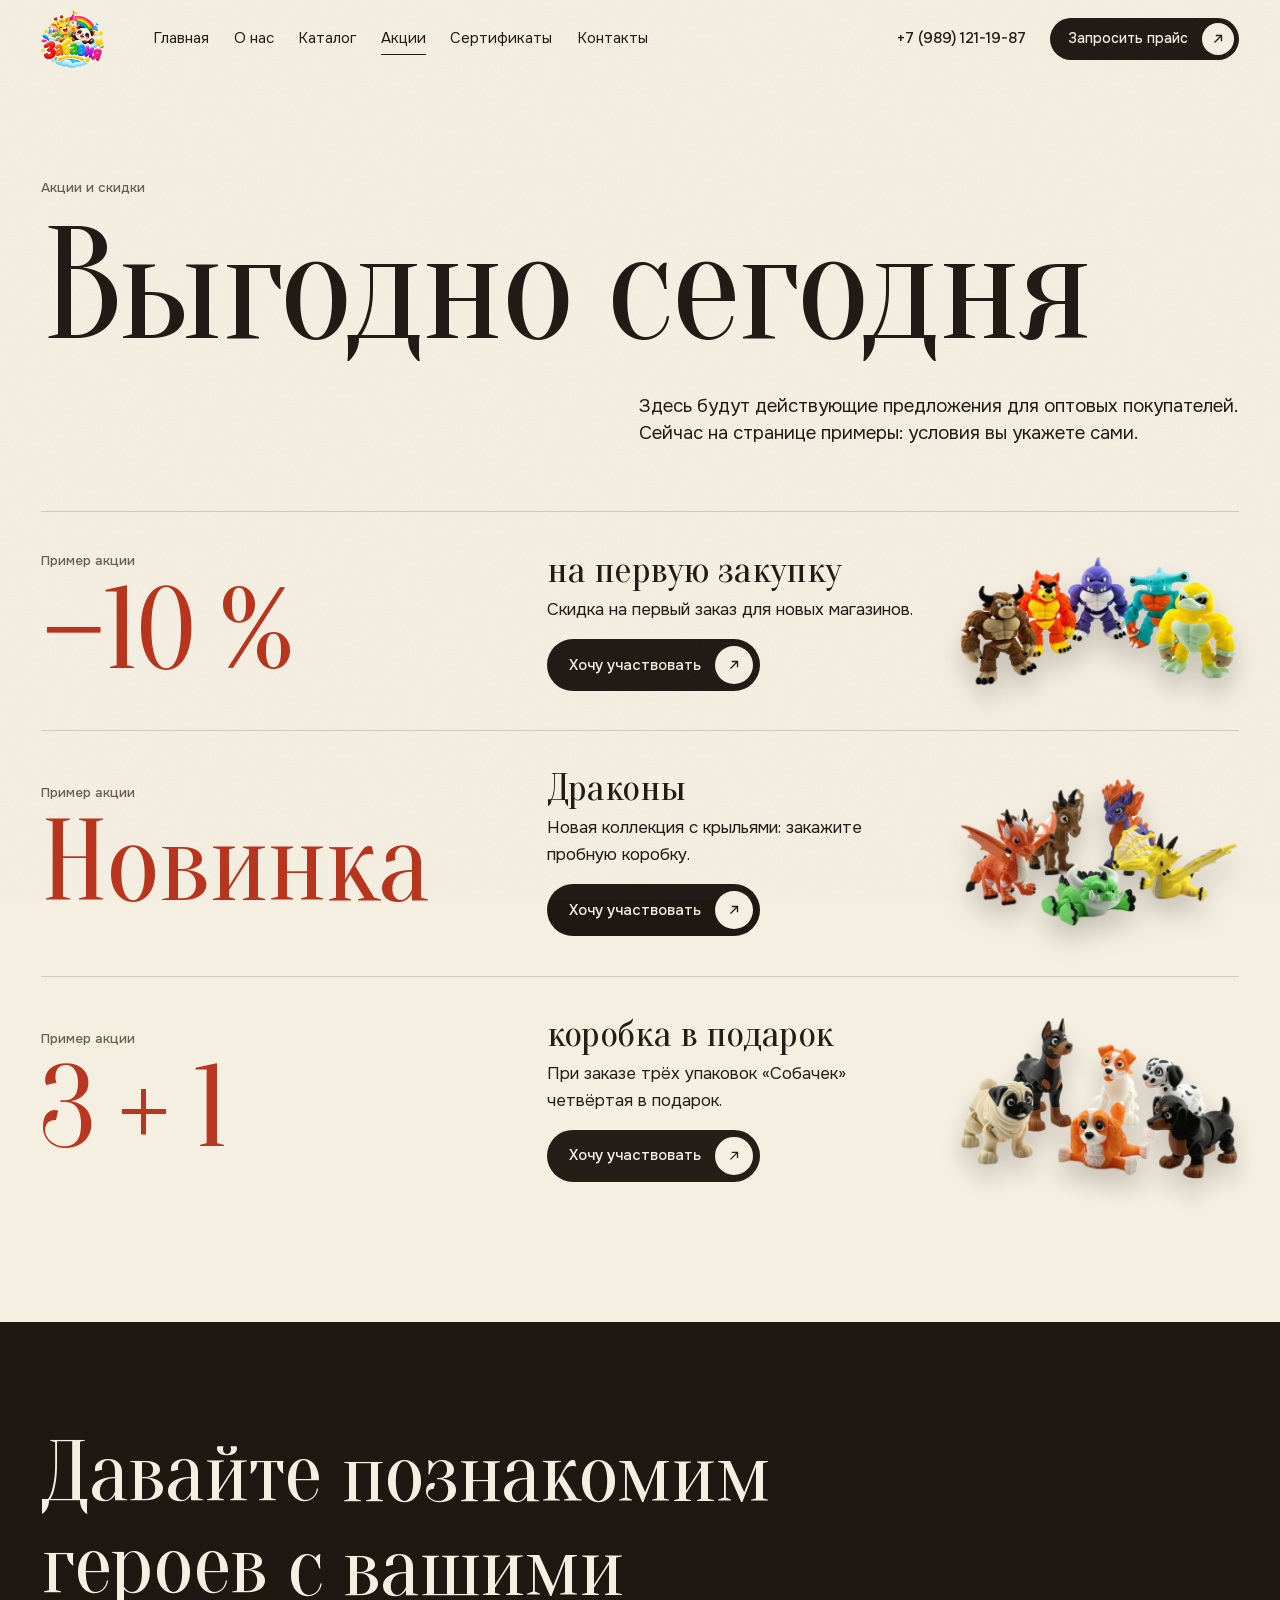
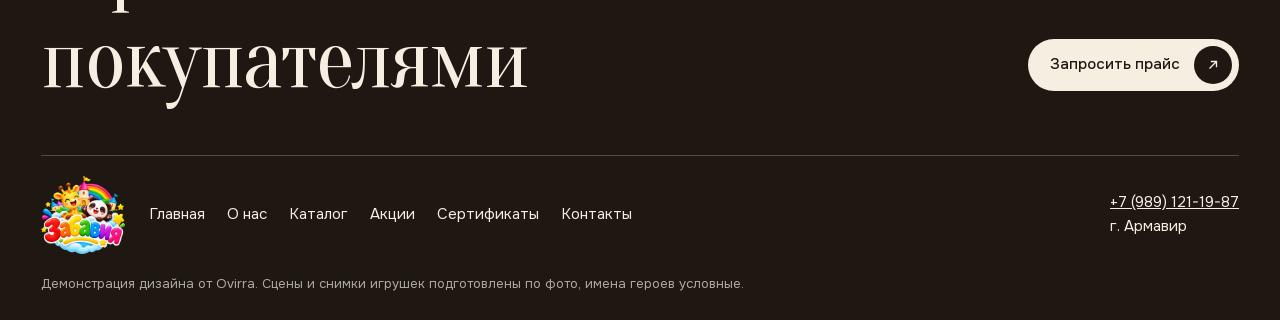
==== commit 75fd5773: "Картинки догружаются очередью по 4 в порядке показа: первые коллекции появляются раньше Co-Authored-" ====
--- a/akcii.html
+++ b/akcii.html
@@ -7,8 +7,8 @@
 <title>Акции и скидки Забавии</title>
 <meta name="description" content="Акции и скидки на игрушки Забавия.">
 <link rel="icon" href="assets/img/logo-s.webp" type="image/webp">
-<link rel="stylesheet" href="assets/fonts/fonts.css?v=2611081256">
-<link rel="stylesheet" href="assets/site.css?v=2611081256">
+<link rel="stylesheet" href="assets/fonts/fonts.css?v=2611081302">
+<link rel="stylesheet" href="assets/site.css?v=2611081302">
 </head>
 <body class="">
 <header class="top" id="top"><div class="wrap top-in"><a class="brand" href="index.html" aria-label="Забавия, на главную"><img src="assets/img/logo-s.webp" alt="Забавия" width="120" height="104"></a>
@@ -22,5 +22,5 @@
  <div class="foot-grid"><img src="assets/img/logo-s.webp" alt="Забавия" width="120" height="104" loading="lazy"><nav aria-label="Меню в подвале"><a href="index.html">Главная</a><a href="o-nas.html">О нас</a><a href="katalog.html">Каталог</a><a href="akcii.html" aria-current="page">Акции</a><a href="sertifikaty.html">Сертификаты</a><a href="kontakty.html">Контакты</a></nav><div><a href="tel:+79891211987">+7 (989) 121-19-87</a><br>г. Армавир</div></div>
  <p class="note">Демонстрация дизайна от Ovirra. Сцены и снимки игрушек подготовлены по фото, имена героев условные.</p>
 </div></footer>
-<script src="assets/js/gsap.min.js?v=2611081256"></script><script src="assets/js/ScrollTrigger.min.js?v=2611081256"></script><script src="assets/js/lenis.min.js?v=2611081256"></script><script src="assets/js/site.js?v=2611081256"></script>
+<script src="assets/js/gsap.min.js?v=2611081302"></script><script src="assets/js/ScrollTrigger.min.js?v=2611081302"></script><script src="assets/js/lenis.min.js?v=2611081302"></script><script src="assets/js/site.js?v=2611081302"></script>
 </body></html>
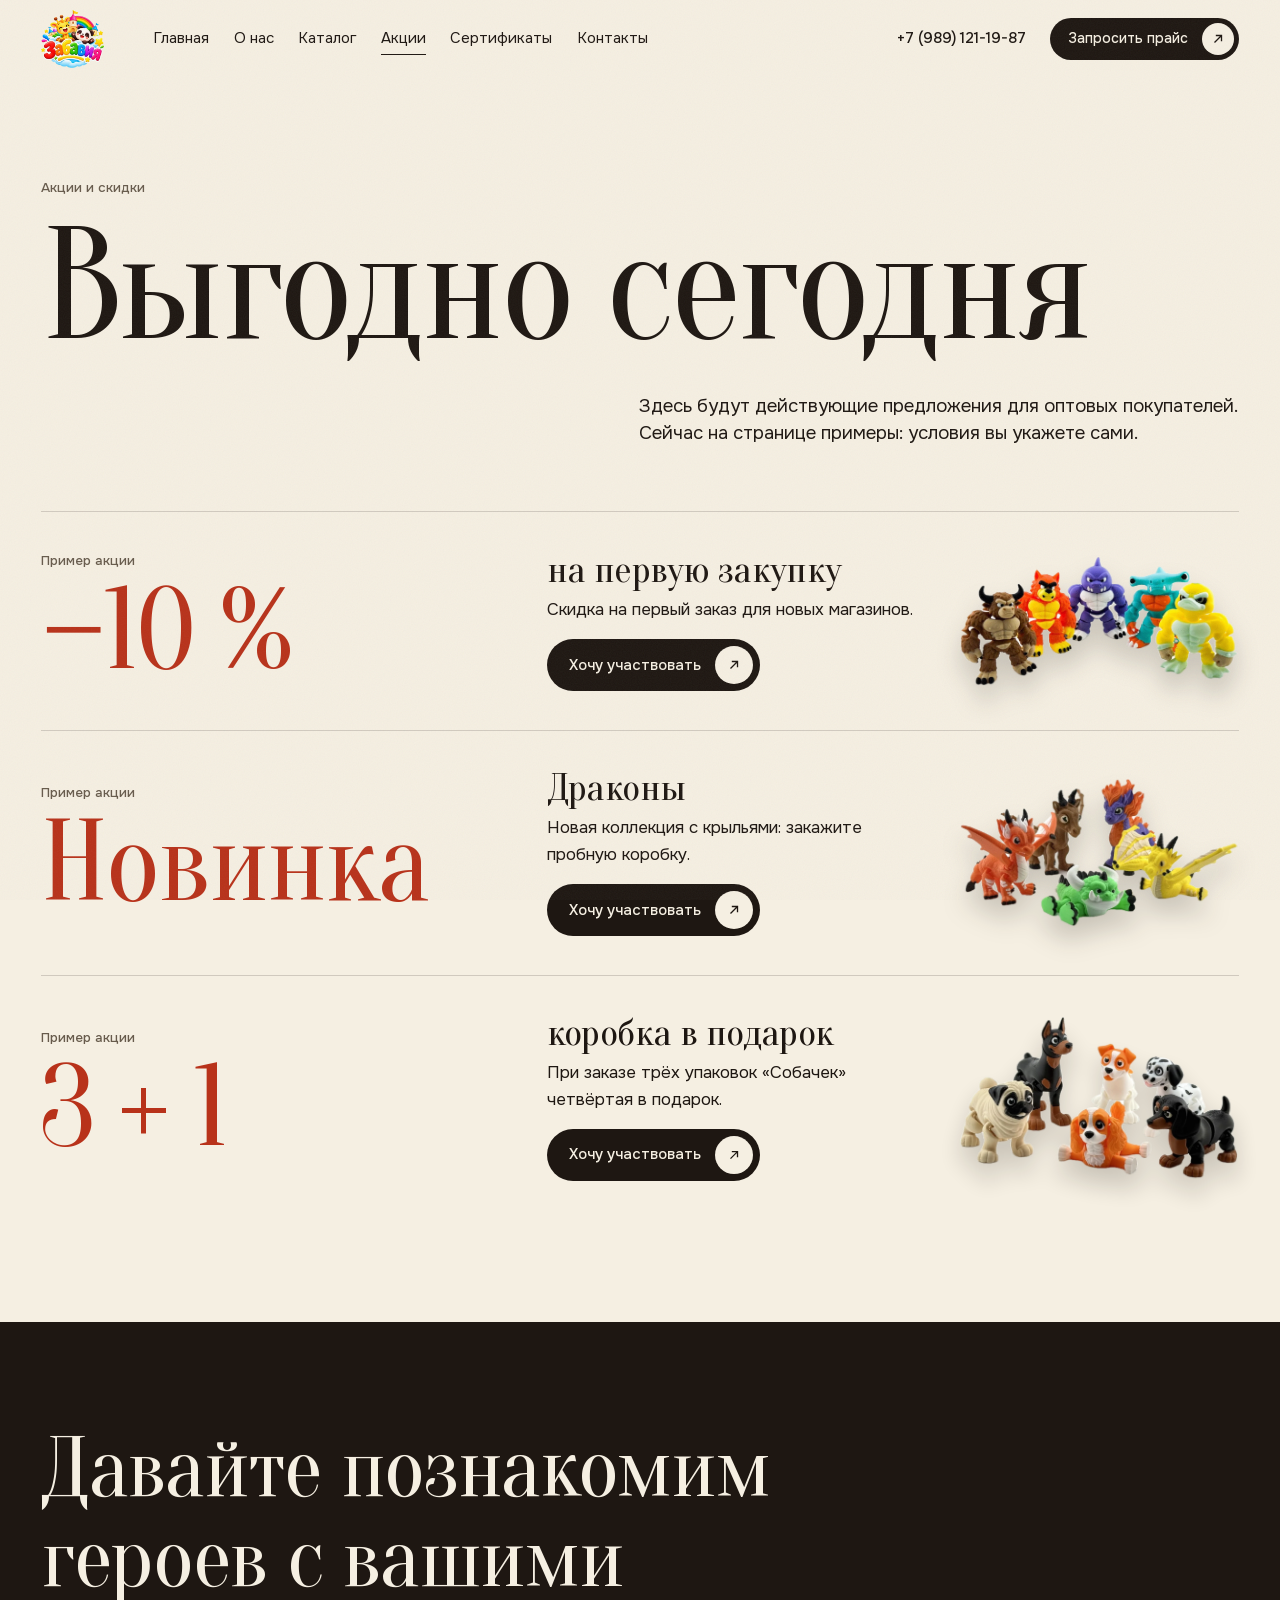
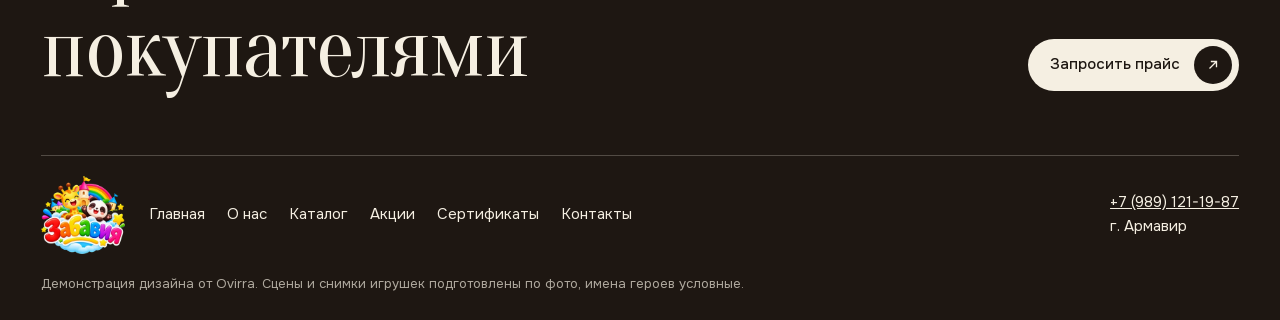
==== commit 7f513b86: "Страница сама переходит на свежую версию после выкладки (обход 10-минутного кэша GitHub Pages) Co-Au" ====
--- a/akcii.html
+++ b/akcii.html
@@ -1,14 +1,15 @@
 <!DOCTYPE html>
-<html lang="ru">
+<html lang="ru" data-build="2611081310">
 <head>
 <meta charset="utf-8">
+<script>(function(){var V='2611081310';try{fetch(location.pathname+'?nc='+Date.now(),{cache:'no-store'}).then(function(r){return r.text()}).then(function(t){var m=t.match(/data-build="(\d+)"/);if(m&&m[1]!==V){var u=new URL(location.href);if(u.searchParams.get('b')===m[1])return;u.searchParams.set('b',m[1]);location.replace(u.toString())}})}catch(e){}})()</script>
 <meta name="viewport" content="width=device-width,initial-scale=1">
 <meta name="robots" content="noindex,nofollow">
 <title>Акции и скидки Забавии</title>
 <meta name="description" content="Акции и скидки на игрушки Забавия.">
 <link rel="icon" href="assets/img/logo-s.webp" type="image/webp">
-<link rel="stylesheet" href="assets/fonts/fonts.css?v=2611081302">
-<link rel="stylesheet" href="assets/site.css?v=2611081302">
+<link rel="stylesheet" href="assets/fonts/fonts.css?v=2611081310">
+<link rel="stylesheet" href="assets/site.css?v=2611081310">
 </head>
 <body class="">
 <header class="top" id="top"><div class="wrap top-in"><a class="brand" href="index.html" aria-label="Забавия, на главную"><img src="assets/img/logo-s.webp" alt="Забавия" width="120" height="104"></a>
@@ -22,5 +23,5 @@
  <div class="foot-grid"><img src="assets/img/logo-s.webp" alt="Забавия" width="120" height="104" loading="lazy"><nav aria-label="Меню в подвале"><a href="index.html">Главная</a><a href="o-nas.html">О нас</a><a href="katalog.html">Каталог</a><a href="akcii.html" aria-current="page">Акции</a><a href="sertifikaty.html">Сертификаты</a><a href="kontakty.html">Контакты</a></nav><div><a href="tel:+79891211987">+7 (989) 121-19-87</a><br>г. Армавир</div></div>
  <p class="note">Демонстрация дизайна от Ovirra. Сцены и снимки игрушек подготовлены по фото, имена героев условные.</p>
 </div></footer>
-<script src="assets/js/gsap.min.js?v=2611081302"></script><script src="assets/js/ScrollTrigger.min.js?v=2611081302"></script><script src="assets/js/lenis.min.js?v=2611081302"></script><script src="assets/js/site.js?v=2611081302"></script>
+<script src="assets/js/gsap.min.js?v=2611081310"></script><script src="assets/js/ScrollTrigger.min.js?v=2611081310"></script><script src="assets/js/lenis.min.js?v=2611081310"></script><script src="assets/js/site.js?v=2611081310"></script>
 </body></html>
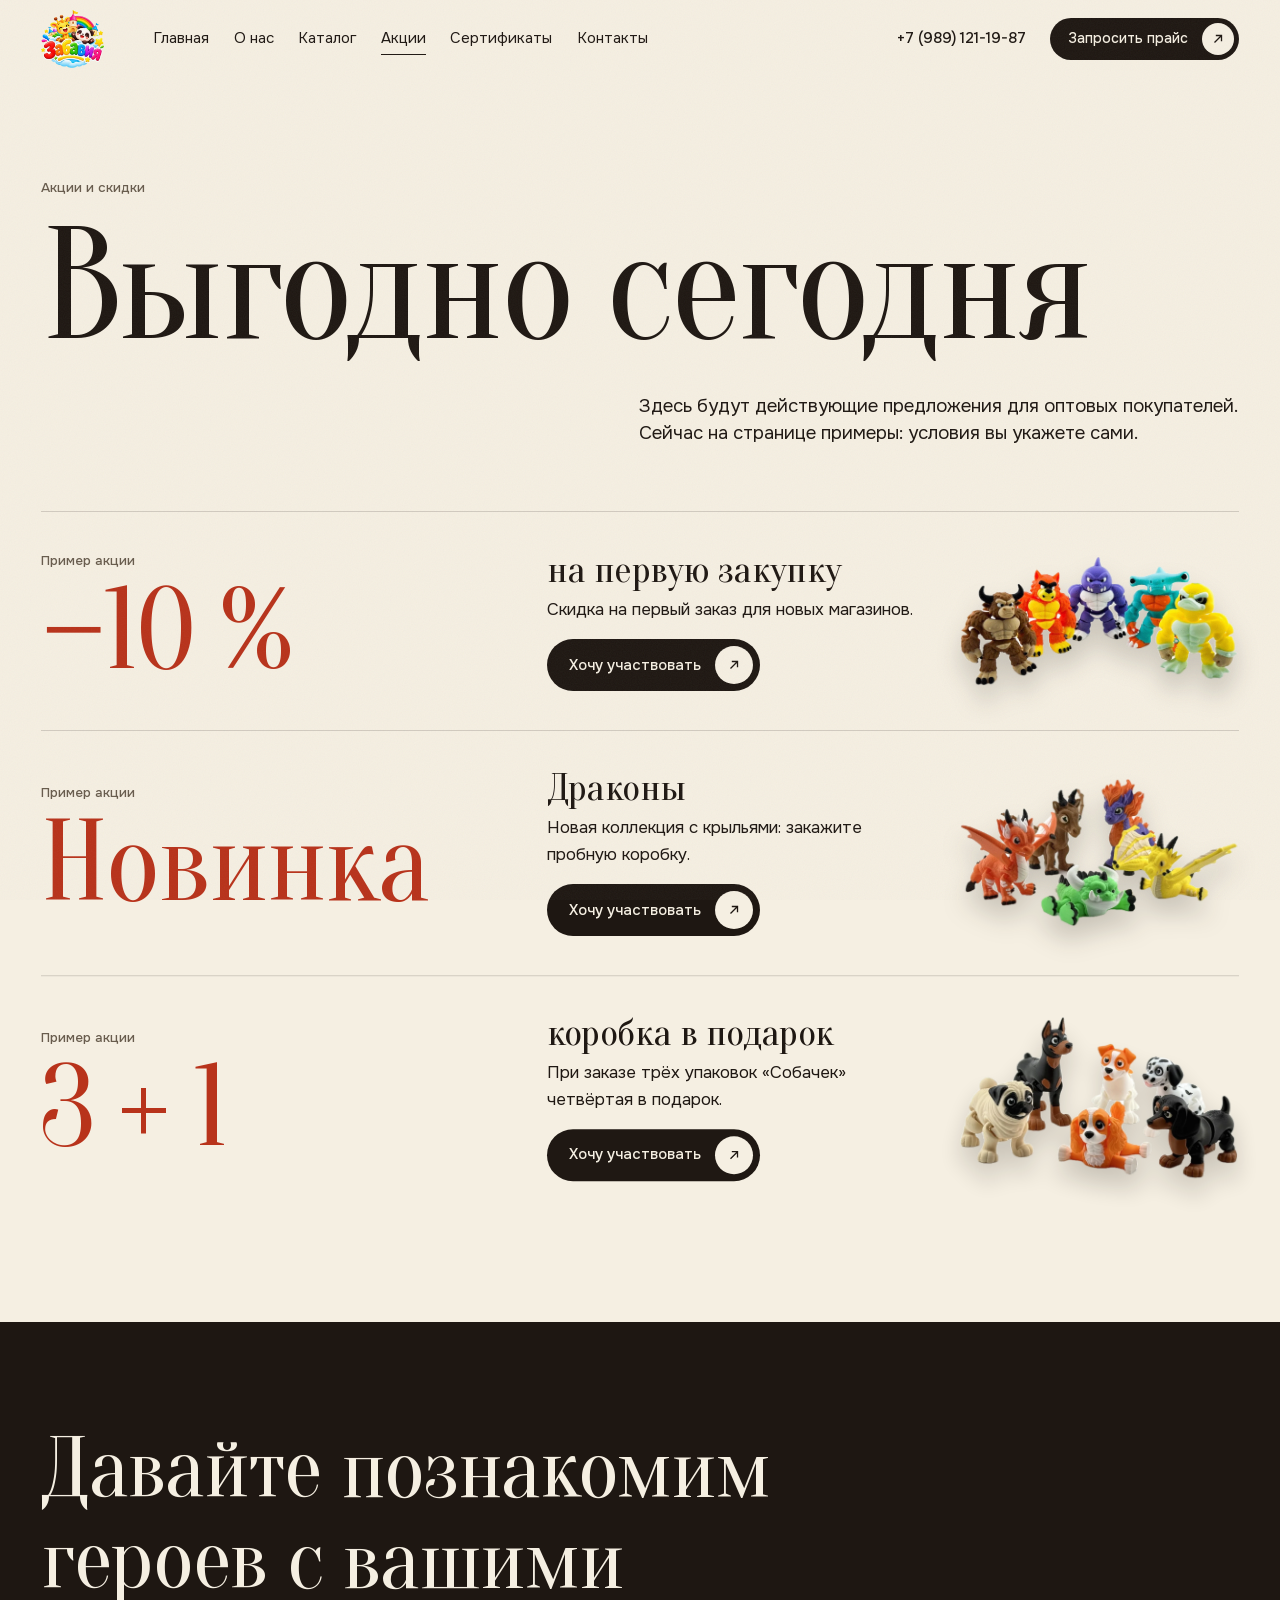
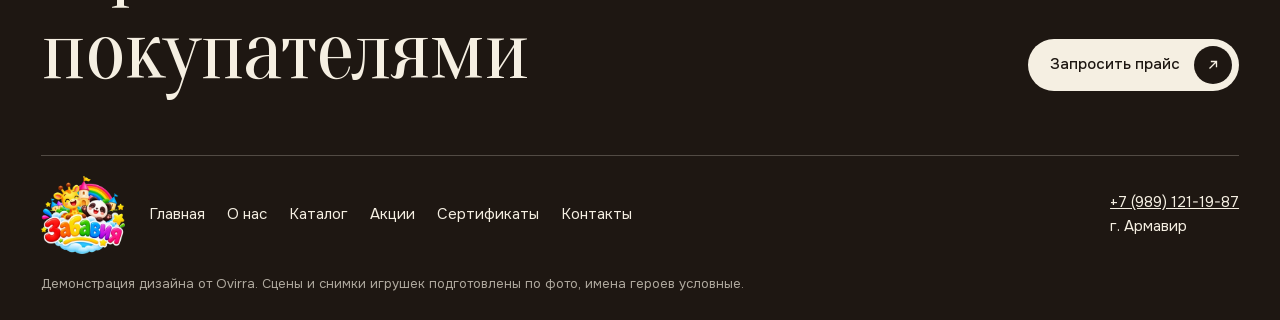
==== commit d6d05a96: "Насекомые, Скелеты, Динозавры, Пауки: фигурки перерисованы в стиле сцен каталога (главная и карточки" ====
--- a/akcii.html
+++ b/akcii.html
@@ -1,15 +1,15 @@
 <!DOCTYPE html>
-<html lang="ru" data-build="2611081310">
+<html lang="ru" data-build="2611081410">
 <head>
 <meta charset="utf-8">
-<script>(function(){var V='2611081310';try{fetch(location.pathname+'?nc='+Date.now(),{cache:'no-store'}).then(function(r){return r.text()}).then(function(t){var m=t.match(/data-build="(\d+)"/);if(m&&m[1]!==V){var u=new URL(location.href);if(u.searchParams.get('b')===m[1])return;u.searchParams.set('b',m[1]);location.replace(u.toString())}})}catch(e){}})()</script>
+<script>(function(){var V='2611081410';try{fetch(location.pathname+'?nc='+Date.now(),{cache:'no-store'}).then(function(r){return r.text()}).then(function(t){var m=t.match(/data-build="(\d+)"/);if(m&&m[1]!==V){var u=new URL(location.href);if(u.searchParams.get('b')===m[1])return;u.searchParams.set('b',m[1]);location.replace(u.toString())}})}catch(e){}})()</script>
 <meta name="viewport" content="width=device-width,initial-scale=1">
 <meta name="robots" content="noindex,nofollow">
 <title>Акции и скидки Забавии</title>
 <meta name="description" content="Акции и скидки на игрушки Забавия.">
 <link rel="icon" href="assets/img/logo-s.webp" type="image/webp">
-<link rel="stylesheet" href="assets/fonts/fonts.css?v=2611081310">
-<link rel="stylesheet" href="assets/site.css?v=2611081310">
+<link rel="stylesheet" href="assets/fonts/fonts.css?v=2611081410">
+<link rel="stylesheet" href="assets/site.css?v=2611081410">
 </head>
 <body class="">
 <header class="top" id="top"><div class="wrap top-in"><a class="brand" href="index.html" aria-label="Забавия, на главную"><img src="assets/img/logo-s.webp" alt="Забавия" width="120" height="104"></a>
@@ -23,5 +23,5 @@
  <div class="foot-grid"><img src="assets/img/logo-s.webp" alt="Забавия" width="120" height="104" loading="lazy"><nav aria-label="Меню в подвале"><a href="index.html">Главная</a><a href="o-nas.html">О нас</a><a href="katalog.html">Каталог</a><a href="akcii.html" aria-current="page">Акции</a><a href="sertifikaty.html">Сертификаты</a><a href="kontakty.html">Контакты</a></nav><div><a href="tel:+79891211987">+7 (989) 121-19-87</a><br>г. Армавир</div></div>
  <p class="note">Демонстрация дизайна от Ovirra. Сцены и снимки игрушек подготовлены по фото, имена героев условные.</p>
 </div></footer>
-<script src="assets/js/gsap.min.js?v=2611081310"></script><script src="assets/js/ScrollTrigger.min.js?v=2611081310"></script><script src="assets/js/lenis.min.js?v=2611081310"></script><script src="assets/js/site.js?v=2611081310"></script>
+<script src="assets/js/gsap.min.js?v=2611081410"></script><script src="assets/js/ScrollTrigger.min.js?v=2611081410"></script><script src="assets/js/lenis.min.js?v=2611081410"></script><script src="assets/js/site.js?v=2611081410"></script>
 </body></html>
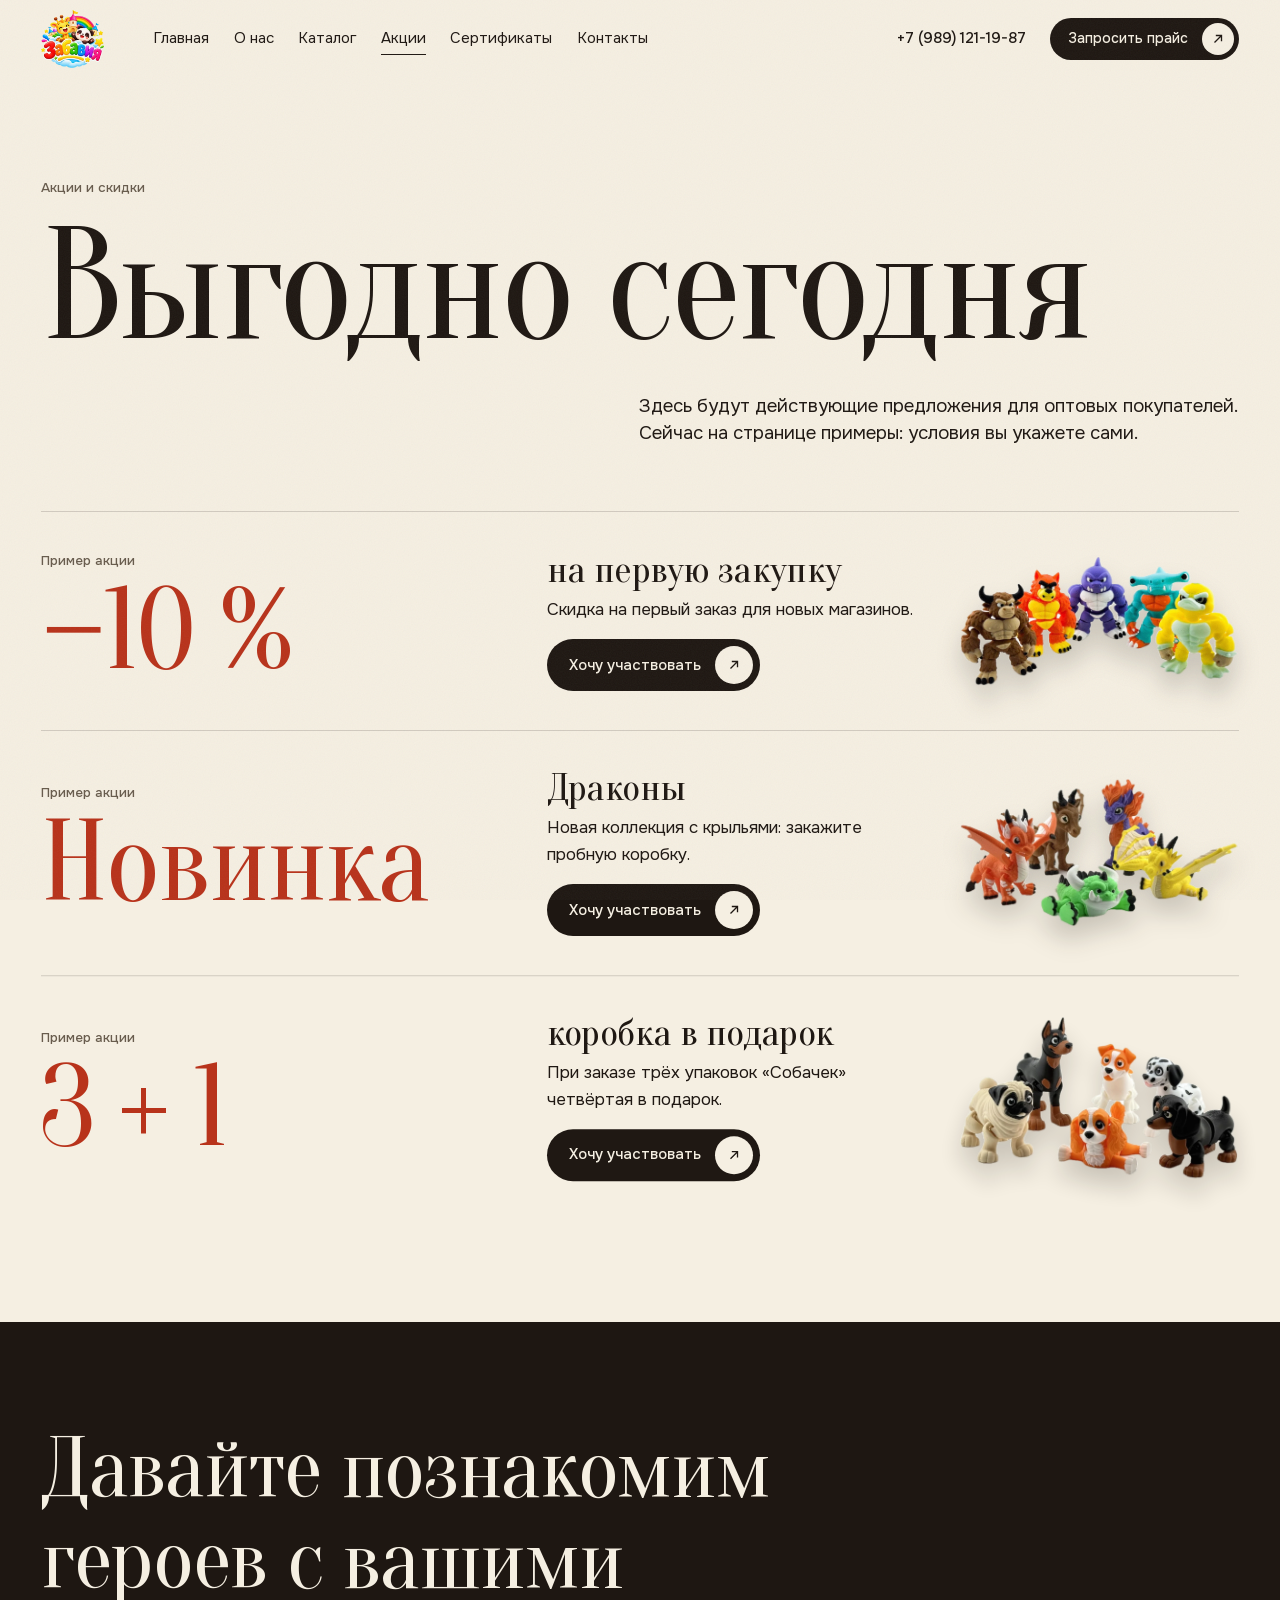
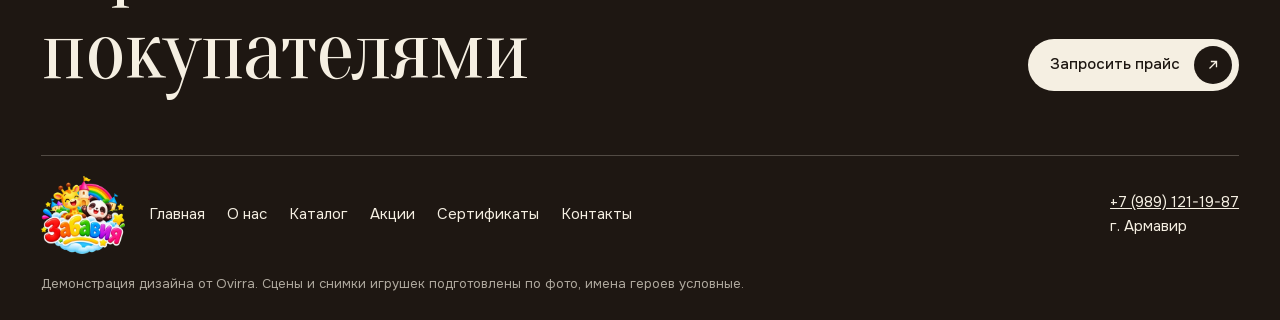
==== commit 4d2e080c: "Скелеты без белого фона между костями; Ящерицы и Пауки без перекрытий; убран блок «Герои для вашей п" ====
--- a/akcii.html
+++ b/akcii.html
@@ -1,15 +1,15 @@
 <!DOCTYPE html>
-<html lang="ru" data-build="2611081410">
+<html lang="ru" data-build="2611081428">
 <head>
 <meta charset="utf-8">
-<script>(function(){var V='2611081410';try{fetch(location.pathname+'?nc='+Date.now(),{cache:'no-store'}).then(function(r){return r.text()}).then(function(t){var m=t.match(/data-build="(\d+)"/);if(m&&m[1]!==V){var u=new URL(location.href);if(u.searchParams.get('b')===m[1])return;u.searchParams.set('b',m[1]);location.replace(u.toString())}})}catch(e){}})()</script>
+<script>(function(){var V='2611081428';try{fetch(location.pathname+'?nc='+Date.now(),{cache:'no-store'}).then(function(r){return r.text()}).then(function(t){var m=t.match(/data-build="(\d+)"/);if(m&&m[1]!==V){var u=new URL(location.href);if(u.searchParams.get('b')===m[1])return;u.searchParams.set('b',m[1]);location.replace(u.toString())}})}catch(e){}})()</script>
 <meta name="viewport" content="width=device-width,initial-scale=1">
 <meta name="robots" content="noindex,nofollow">
 <title>Акции и скидки Забавии</title>
 <meta name="description" content="Акции и скидки на игрушки Забавия.">
 <link rel="icon" href="assets/img/logo-s.webp" type="image/webp">
-<link rel="stylesheet" href="assets/fonts/fonts.css?v=2611081410">
-<link rel="stylesheet" href="assets/site.css?v=2611081410">
+<link rel="stylesheet" href="assets/fonts/fonts.css?v=2611081428">
+<link rel="stylesheet" href="assets/site.css?v=2611081428">
 </head>
 <body class="">
 <header class="top" id="top"><div class="wrap top-in"><a class="brand" href="index.html" aria-label="Забавия, на главную"><img src="assets/img/logo-s.webp" alt="Забавия" width="120" height="104"></a>
@@ -23,5 +23,5 @@
  <div class="foot-grid"><img src="assets/img/logo-s.webp" alt="Забавия" width="120" height="104" loading="lazy"><nav aria-label="Меню в подвале"><a href="index.html">Главная</a><a href="o-nas.html">О нас</a><a href="katalog.html">Каталог</a><a href="akcii.html" aria-current="page">Акции</a><a href="sertifikaty.html">Сертификаты</a><a href="kontakty.html">Контакты</a></nav><div><a href="tel:+79891211987">+7 (989) 121-19-87</a><br>г. Армавир</div></div>
  <p class="note">Демонстрация дизайна от Ovirra. Сцены и снимки игрушек подготовлены по фото, имена героев условные.</p>
 </div></footer>
-<script src="assets/js/gsap.min.js?v=2611081410"></script><script src="assets/js/ScrollTrigger.min.js?v=2611081410"></script><script src="assets/js/lenis.min.js?v=2611081410"></script><script src="assets/js/site.js?v=2611081410"></script>
+<script src="assets/js/gsap.min.js?v=2611081428"></script><script src="assets/js/ScrollTrigger.min.js?v=2611081428"></script><script src="assets/js/lenis.min.js?v=2611081428"></script><script src="assets/js/site.js?v=2611081428"></script>
 </body></html>
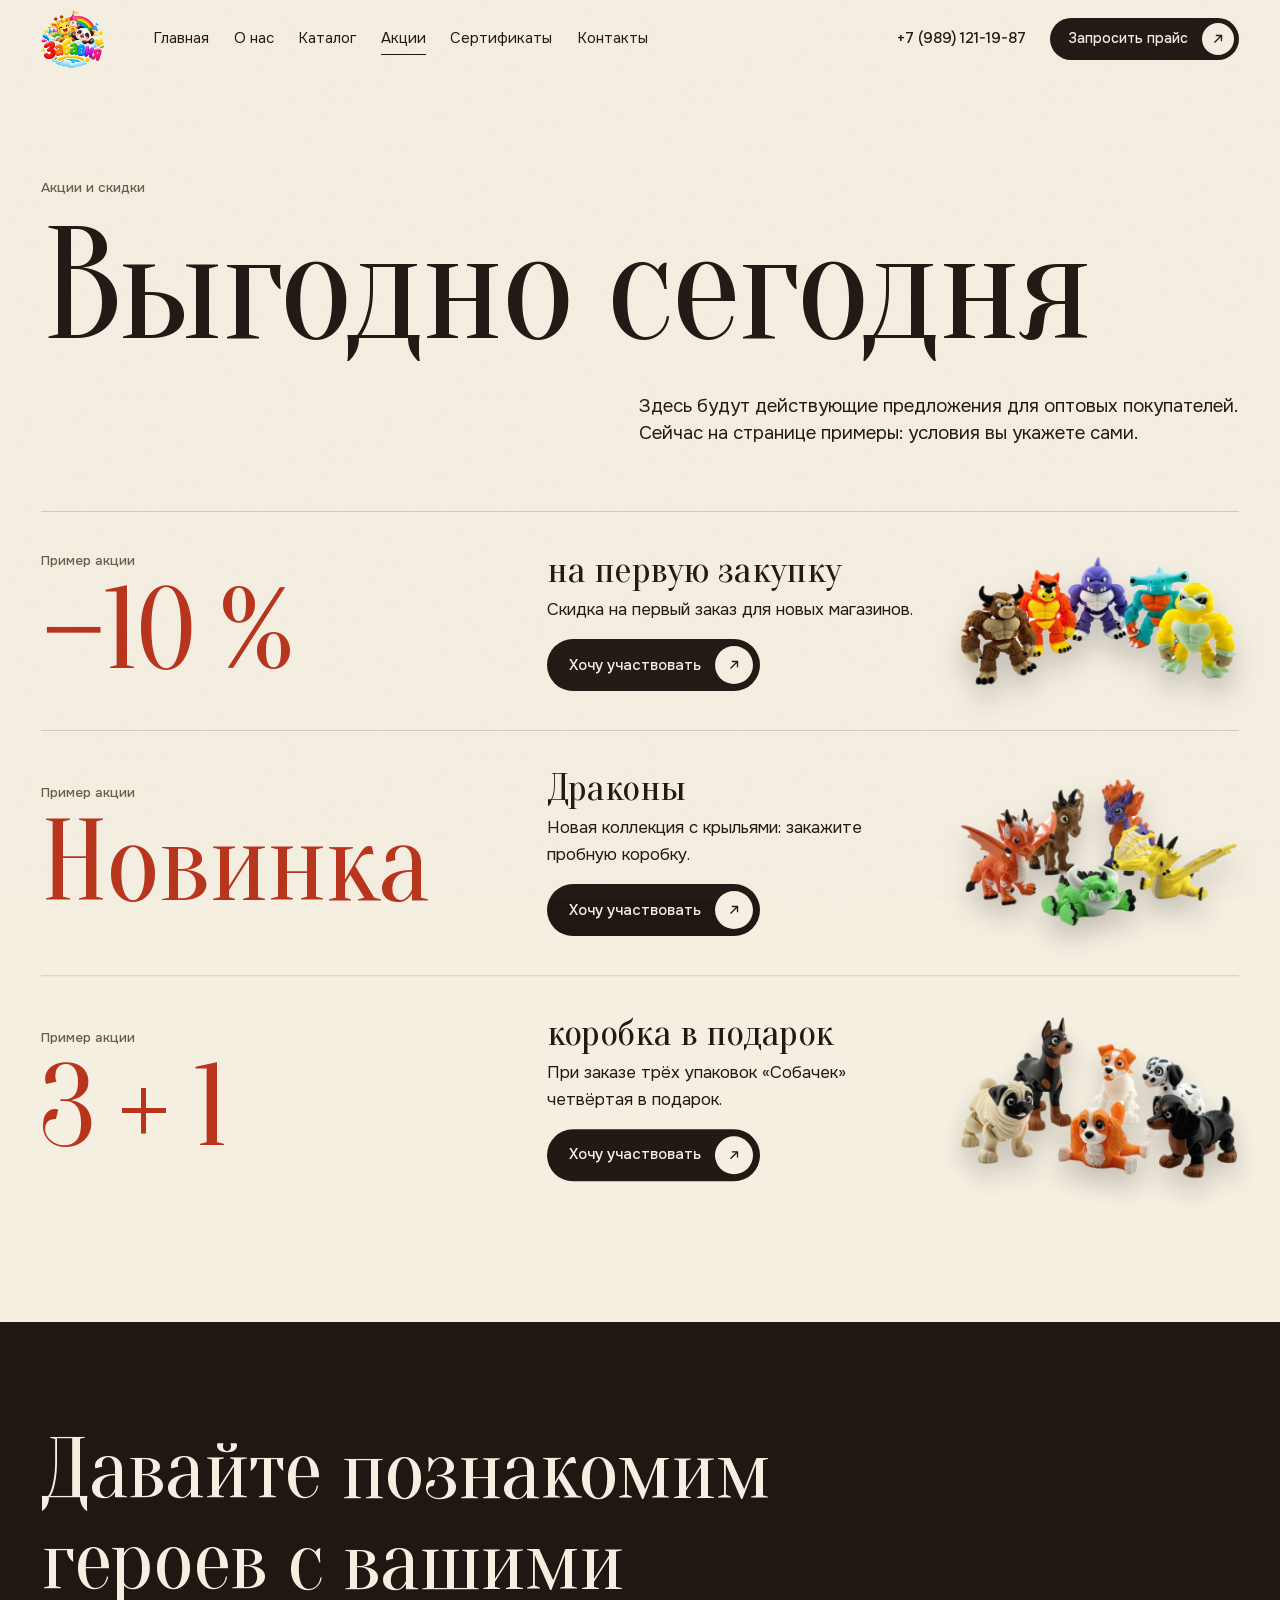
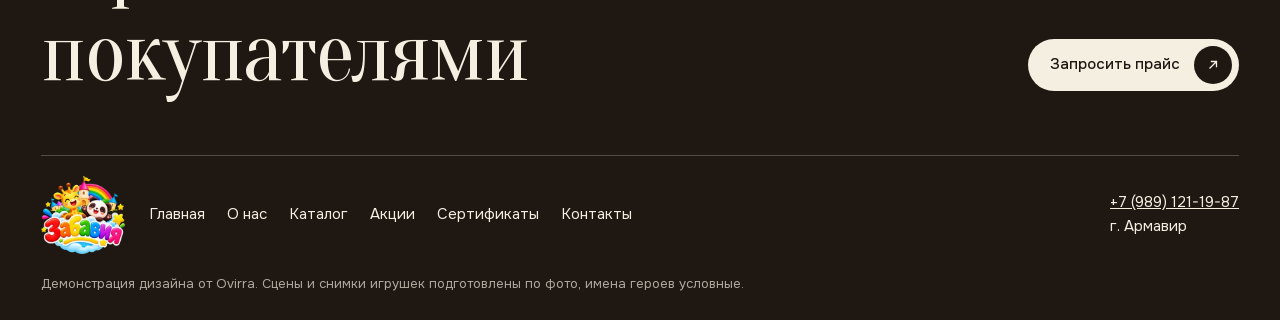
==== commit 37d3b318: "Главная: в шахматных рядах фигурки не перекрываются Co-Authored-By: Claude Opus 5.5 <noreply@anthrop" ====
--- a/akcii.html
+++ b/akcii.html
@@ -1,15 +1,15 @@
 <!DOCTYPE html>
-<html lang="ru" data-build="2611081428">
+<html lang="ru" data-build="2611081434">
 <head>
 <meta charset="utf-8">
-<script>(function(){var V='2611081428';try{fetch(location.pathname+'?nc='+Date.now(),{cache:'no-store'}).then(function(r){return r.text()}).then(function(t){var m=t.match(/data-build="(\d+)"/);if(m&&m[1]!==V){var u=new URL(location.href);if(u.searchParams.get('b')===m[1])return;u.searchParams.set('b',m[1]);location.replace(u.toString())}})}catch(e){}})()</script>
+<script>(function(){var V='2611081434';try{fetch(location.pathname+'?nc='+Date.now(),{cache:'no-store'}).then(function(r){return r.text()}).then(function(t){var m=t.match(/data-build="(\d+)"/);if(m&&m[1]!==V){var u=new URL(location.href);if(u.searchParams.get('b')===m[1])return;u.searchParams.set('b',m[1]);location.replace(u.toString())}})}catch(e){}})()</script>
 <meta name="viewport" content="width=device-width,initial-scale=1">
 <meta name="robots" content="noindex,nofollow">
 <title>Акции и скидки Забавии</title>
 <meta name="description" content="Акции и скидки на игрушки Забавия.">
 <link rel="icon" href="assets/img/logo-s.webp" type="image/webp">
-<link rel="stylesheet" href="assets/fonts/fonts.css?v=2611081428">
-<link rel="stylesheet" href="assets/site.css?v=2611081428">
+<link rel="stylesheet" href="assets/fonts/fonts.css?v=2611081434">
+<link rel="stylesheet" href="assets/site.css?v=2611081434">
 </head>
 <body class="">
 <header class="top" id="top"><div class="wrap top-in"><a class="brand" href="index.html" aria-label="Забавия, на главную"><img src="assets/img/logo-s.webp" alt="Забавия" width="120" height="104"></a>
@@ -23,5 +23,5 @@
  <div class="foot-grid"><img src="assets/img/logo-s.webp" alt="Забавия" width="120" height="104" loading="lazy"><nav aria-label="Меню в подвале"><a href="index.html">Главная</a><a href="o-nas.html">О нас</a><a href="katalog.html">Каталог</a><a href="akcii.html" aria-current="page">Акции</a><a href="sertifikaty.html">Сертификаты</a><a href="kontakty.html">Контакты</a></nav><div><a href="tel:+79891211987">+7 (989) 121-19-87</a><br>г. Армавир</div></div>
  <p class="note">Демонстрация дизайна от Ovirra. Сцены и снимки игрушек подготовлены по фото, имена героев условные.</p>
 </div></footer>
-<script src="assets/js/gsap.min.js?v=2611081428"></script><script src="assets/js/ScrollTrigger.min.js?v=2611081428"></script><script src="assets/js/lenis.min.js?v=2611081428"></script><script src="assets/js/site.js?v=2611081428"></script>
+<script src="assets/js/gsap.min.js?v=2611081434"></script><script src="assets/js/ScrollTrigger.min.js?v=2611081434"></script><script src="assets/js/lenis.min.js?v=2611081434"></script><script src="assets/js/site.js?v=2611081434"></script>
 </body></html>
--- a/assets/site.css
+++ b/assets/site.css
@@ -117,6 +117,9 @@
 .lineup .lr.f{margin-top:calc(var(--h) * -.28);position:relative;z-index:1}
 .lineup .lr.b.sh{transform:translateX(calc(var(--h) * -.28))}
 .lineup .lr.f.sh{transform:translateX(calc(var(--h) * .28))}
+/* 08.11: во втором варианте ряды не перекрываются */
+.lineup.stag{--h:min(calc(100cqh / 2.06),calc(100cqw / var(--sum)))}
+.lineup.stag .lr.f{margin-top:calc(var(--h) * .04)}
 
 .lineup img{flex:none;width:auto;filter:drop-shadow(0 16px 12px rgba(30,23,18,.2));transition:transform .7s var(--spring)}
 .sheet:hover .lineup img:nth-child(2n){transform:translateY(-10px)}
